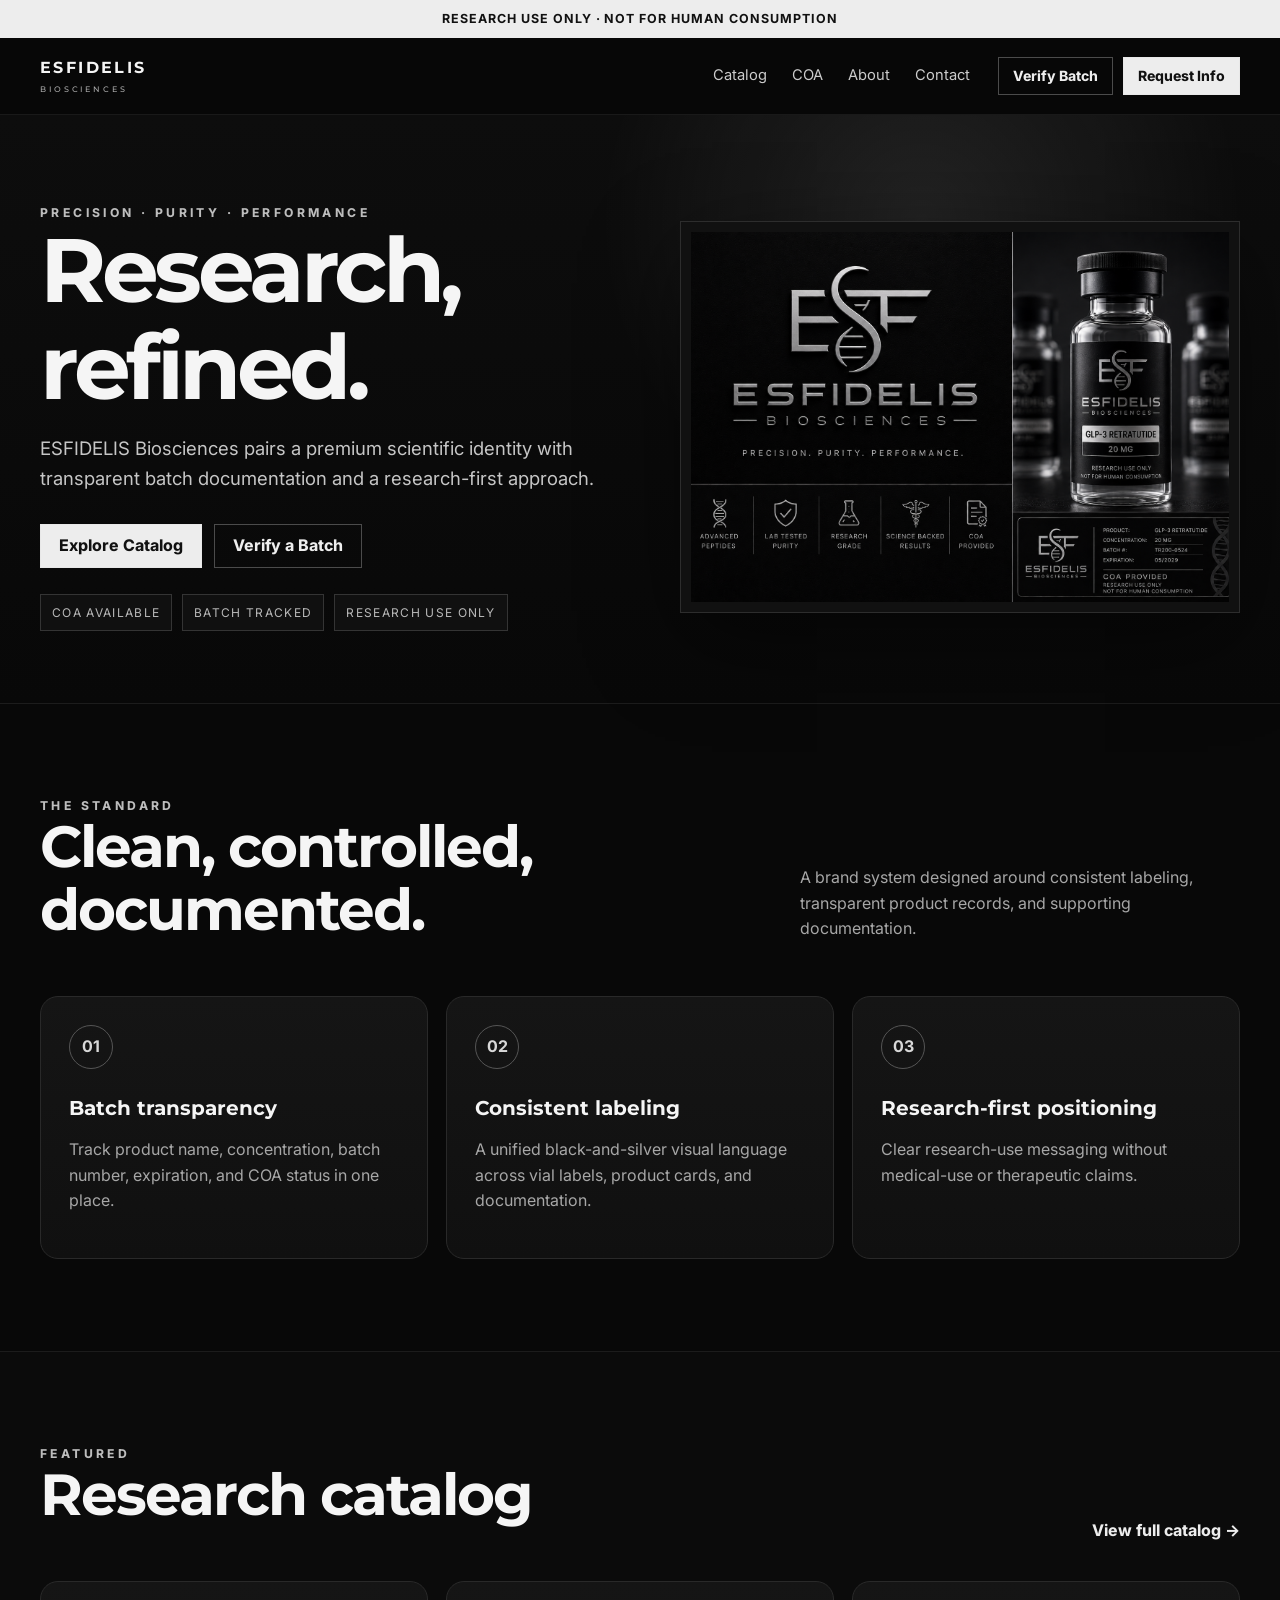
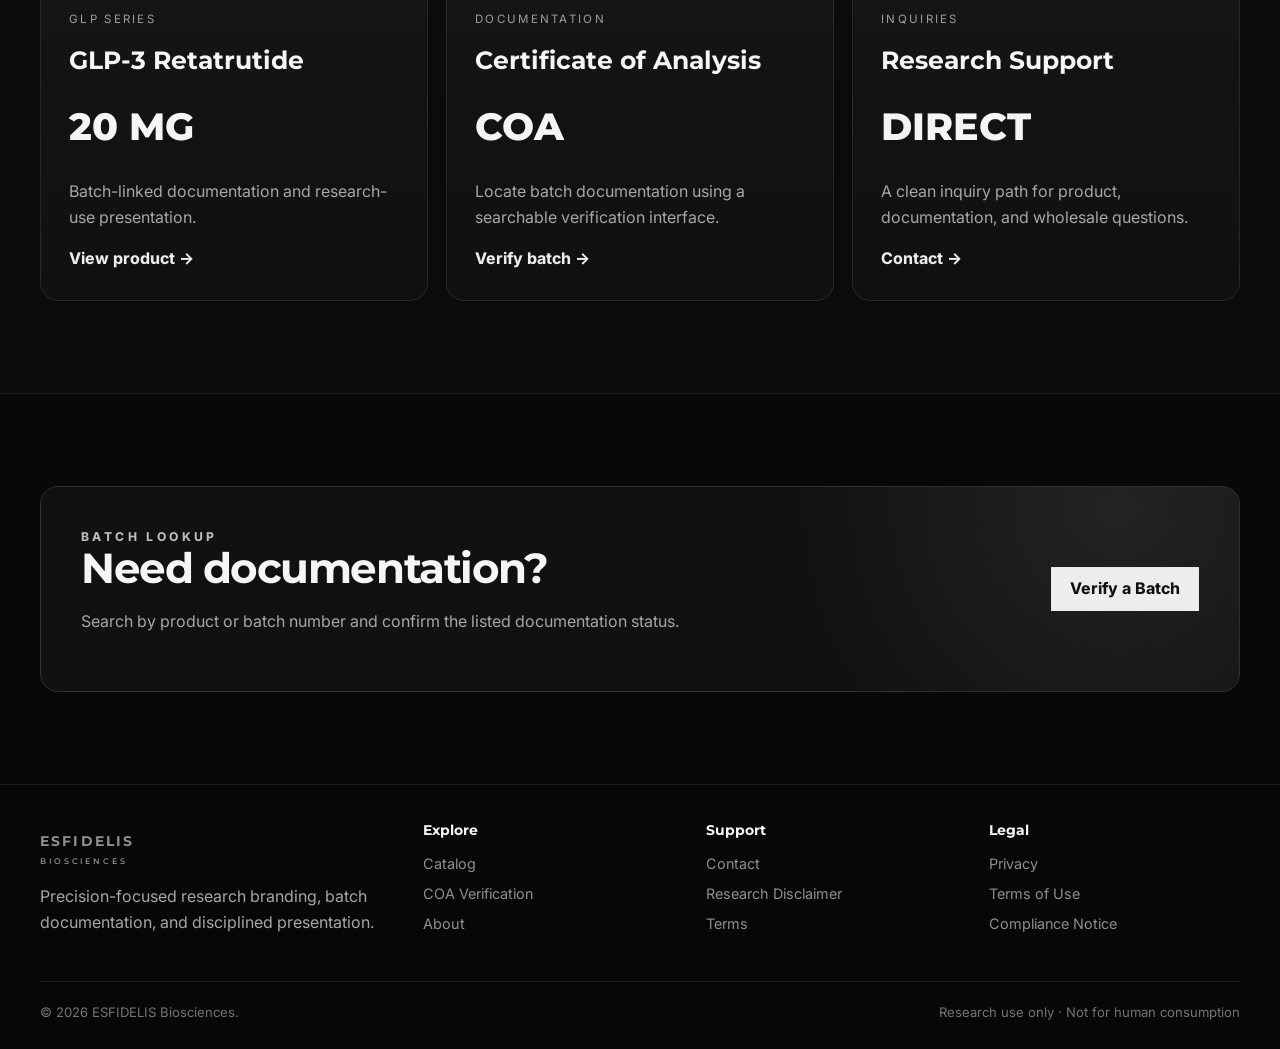
==== index.html @ 43d2f99b "Add files via upload" ====
<!doctype html>
<html lang="en">
<head>
<meta charset="utf-8"><meta name="viewport" content="width=device-width,initial-scale=1">
<title>ESFIDELIS Biosciences</title>
<meta name="description" content="ESFIDELIS Biosciences — precision, purity, performance. Research-focused compounds and batch documentation.">
<link rel="preconnect" href="https://fonts.googleapis.com">
<link rel="preconnect" href="https://fonts.gstatic.com" crossorigin>
<link href="https://fonts.googleapis.com/css2?family=Inter:wght@400;500;600;700;800&family=Montserrat:wght@500;600;700;800&display=swap" rel="stylesheet">
<link rel="stylesheet" href="styles.css">
</head>
<body>

    <div class="announcement">RESEARCH USE ONLY · NOT FOR HUMAN CONSUMPTION</div>
    <header class="header">
      <div class="container nav">
        <a class="logo" href="index.html">ESFIDELIS<small>BIOSCIENCES</small></a>
        <nav class="navlinks">
          <a href="catalog.html">Catalog</a>
          <a href="coa.html">COA</a>
          <a href="about.html">About</a>
          <a href="contact.html">Contact</a>
        </nav>
        <div class="nav-actions">
          <a class="btn secondary small" href="coa.html">Verify Batch</a>
          <a class="btn small" href="contact.html">Request Info</a>
        </div>
        <button id="mobileToggle" class="mobile-toggle" aria-label="Menu">Menu</button>
      </div>
      <div id="mobileMenu" class="container mobile-menu">
        <a href="catalog.html">Catalog</a>
        <a href="coa.html">COA</a>
        <a href="about.html">About</a>
        <a href="contact.html">Contact</a>
      </div>
    </header>
    
<main>
<section class="hero">
  <div class="container hero-grid">
    <div>
      <div class="kicker">PRECISION · PURITY · PERFORMANCE</div>
      <h1>Research, refined.</h1>
      <p class="lead">ESFIDELIS Biosciences pairs a premium scientific identity with transparent batch documentation and a research-first approach.</p>
      <div class="hero-actions">
        <a class="btn" href="catalog.html">Explore Catalog</a>
        <a class="btn secondary" href="coa.html">Verify a Batch</a>
      </div>
      <div class="badges">
        <span class="badge">COA Available</span><span class="badge">Batch Tracked</span><span class="badge">Research Use Only</span>
      </div>
    </div>
    <div class="hero-card"><img src="brand-hero.png" alt="ESFIDELIS Biosciences branding"></div>
  </div>
</section>

<section class="section">
  <div class="container">
    <div class="section-head">
      <div><div class="eyebrow">THE STANDARD</div><h2>Clean, controlled, documented.</h2></div>
      <p class="muted">A brand system designed around consistent labeling, transparent product records, and supporting documentation.</p>
    </div>
    <div class="grid-3">
      <div class="card"><div class="num">01</div><h3>Batch transparency</h3><p class="muted">Track product name, concentration, batch number, expiration, and COA status in one place.</p></div>
      <div class="card"><div class="num">02</div><h3>Consistent labeling</h3><p class="muted">A unified black-and-silver visual language across vial labels, product cards, and documentation.</p></div>
      <div class="card"><div class="num">03</div><h3>Research-first positioning</h3><p class="muted">Clear research-use messaging without medical-use or therapeutic claims.</p></div>
    </div>
  </div>
</section>

<section class="section alt">
  <div class="container">
    <div class="section-head">
      <div><div class="eyebrow">FEATURED</div><h2>Research catalog</h2></div>
      <a class="link" href="catalog.html">View full catalog →</a>
    </div>
    <div class="grid-3">
      <article class="card product-card">
        <div class="product-tag">GLP SERIES</div><h3 class="product-title">GLP-3 Retatrutide</h3><div class="product-dose">20 MG</div>
        <p class="muted">Batch-linked documentation and research-use presentation.</p>
        <a data-product="GLP-3 Retatrutide 20 MG" class="link" href="product-retatrutide.html">View product →</a>
      </article>
      <article class="card product-card">
        <div class="product-tag">DOCUMENTATION</div><h3 class="product-title">Certificate of Analysis</h3><div class="product-dose">COA</div>
        <p class="muted">Locate batch documentation using a searchable verification interface.</p>
        <a class="link" href="coa.html">Verify batch →</a>
      </article>
      <article class="card product-card">
        <div class="product-tag">INQUIRIES</div><h3 class="product-title">Research Support</h3><div class="product-dose">DIRECT</div>
        <p class="muted">A clean inquiry path for product, documentation, and wholesale questions.</p>
        <a class="link" href="contact.html">Contact →</a>
      </article>
    </div>
  </div>
</section>

<section class="section">
  <div class="container">
    <div class="cta">
      <div><div class="eyebrow">BATCH LOOKUP</div><h2 style="font-size:2.6rem">Need documentation?</h2><p class="muted">Search by product or batch number and confirm the listed documentation status.</p></div>
      <a class="btn" href="coa.html">Verify a Batch</a>
    </div>
  </div>
</section>
</main>

    <footer class="footer">
      <div class="container">
        <div class="footer-grid">
          <div>
            <a class="logo" href="index.html">ESFIDELIS<small>BIOSCIENCES</small></a>
            <p class="muted">Precision-focused research branding, batch documentation, and disciplined presentation.</p>
          </div>
          <div>
            <h4>Explore</h4>
            <a href="catalog.html">Catalog</a>
            <a href="coa.html">COA Verification</a>
            <a href="about.html">About</a>
          </div>
          <div>
            <h4>Support</h4>
            <a href="contact.html">Contact</a>
            <a href="disclaimer.html">Research Disclaimer</a>
            <a href="terms.html">Terms</a>
          </div>
          <div>
            <h4>Legal</h4>
            <a href="privacy.html">Privacy</a>
            <a href="terms.html">Terms of Use</a>
            <a href="disclaimer.html">Compliance Notice</a>
          </div>
        </div>
        <div class="footer-bottom">
          <div>© <span id="year"></span> ESFIDELIS Biosciences.</div>
          <div>Research use only · Not for human consumption</div>
        </div>
      </div>
    </footer>
    
<script src="script.js"></script>
</body></html>
---- styles.css ----
:root{
  --bg:#080808;
  --bg-soft:#0d0d0d;
  --panel:#121212;
  --panel-2:#171717;
  --text:#f5f5f5;
  --muted:#a7a7a7;
  --line:#2c2c2c;
  --line-soft:#1c1c1c;
  --silver:#d8d8d8;
  --white:#ffffff;
  --max:1200px;
  --radius:18px;
}
*{box-sizing:border-box}
html{scroll-behavior:smooth}
body{
  margin:0;
  font-family:Inter,ui-sans-serif,system-ui,-apple-system,BlinkMacSystemFont,"Segoe UI",sans-serif;
  background:var(--bg);
  color:var(--text);
  line-height:1.6;
}
img{display:block;max-width:100%}
a{color:inherit;text-decoration:none}
button,input,textarea,select{font:inherit}
.container{width:min(var(--max),calc(100% - 40px));margin:auto}
.announcement{
  background:#ededed;color:#111;text-align:center;font-size:.78rem;
  letter-spacing:.08em;padding:9px 16px;font-weight:700;
}
.header{
  position:sticky;top:0;z-index:50;
  background:rgba(8,8,8,.84);backdrop-filter:blur(16px);
  border-bottom:1px solid rgba(255,255,255,.07)
}
.nav{min-height:76px;display:flex;align-items:center;gap:28px}
.logo{font-family:Montserrat,Inter,sans-serif;font-weight:700;letter-spacing:.15em;margin-right:auto}
.logo small{display:block;font-size:.53rem;font-weight:500;letter-spacing:.34em;color:#aaa;margin-top:2px}
.navlinks{display:flex;gap:25px;align-items:center}
.navlinks a{font-size:.92rem;color:#ccc}
.navlinks a:hover{color:#fff}
.nav-actions{display:flex;gap:10px}
.btn{
  display:inline-flex;align-items:center;justify-content:center;gap:8px;
  min-height:44px;padding:0 18px;border:1px solid #e8e8e8;
  background:#ededed;color:#111;font-weight:750;cursor:pointer;
  transition:.2s ease;text-align:center;
}
.btn:hover{transform:translateY(-1px);background:#fff}
.btn.secondary{background:transparent;color:#eee;border-color:#4b4b4b}
.btn.small{min-height:38px;padding:0 14px;font-size:.88rem}
.mobile-toggle{display:none;background:none;color:white;border:1px solid #333;padding:8px 10px}
.hero{
  padding:88px 0 72px;
  background:
    radial-gradient(circle at 72% 18%,rgba(255,255,255,.09),transparent 31%),
    linear-gradient(180deg,#0d0d0d,#080808);
}
.hero-grid{display:grid;grid-template-columns:1.02fr .98fr;gap:58px;align-items:center}
.kicker,.eyebrow{font-size:.76rem;letter-spacing:.28em;font-weight:750;color:#bdbdbd;text-transform:uppercase}
h1,h2,h3,h4{font-family:Montserrat,Inter,sans-serif;line-height:1.08;margin:0 0 18px}
h1{font-size:clamp(3.6rem,7vw,7.2rem);letter-spacing:-.05em}
h2{font-size:clamp(2.2rem,4.5vw,4.4rem);letter-spacing:-.035em}
h3{font-size:1.28rem}
.lead{font-size:1.16rem;color:#c6c6c6;max-width:720px}
.muted{color:var(--muted)}
.hero-actions{display:flex;gap:12px;flex-wrap:wrap;margin:30px 0 26px}
.hero-card{border:1px solid #2d2d2d;background:#111;padding:10px;box-shadow:0 30px 90px rgba(0,0,0,.45)}
.hero-card img{aspect-ratio:16/11;object-fit:cover;object-position:center}
.badges{display:flex;gap:10px;flex-wrap:wrap}
.badge{border:1px solid #343434;background:#101010;padding:8px 11px;font-size:.75rem;color:#b8b8b8;text-transform:uppercase;letter-spacing:.11em}
.section{padding:92px 0;border-top:1px solid var(--line-soft)}
.section.alt{background:#0b0b0b}
.section-head{display:flex;justify-content:space-between;gap:32px;align-items:end;margin-bottom:38px}
.section-head>div:first-child{max-width:800px}
.section-head .muted{max-width:440px}
.grid-3{display:grid;grid-template-columns:repeat(3,1fr);gap:18px}
.grid-4{display:grid;grid-template-columns:repeat(4,1fr);gap:16px}
.card{
  background:linear-gradient(180deg,#151515,#101010);
  border:1px solid #292929;border-radius:var(--radius);padding:28px;
}
.card .num{width:44px;height:44px;border:1px solid #555;border-radius:50%;display:grid;place-items:center;color:#d8d8d8;margin-bottom:28px;font-weight:700}
.product-card{position:relative;overflow:hidden}
.product-tag{font-size:.72rem;letter-spacing:.2em;color:#9e9e9e;margin-bottom:18px}
.product-title{font-size:1.55rem}
.product-dose{font-size:2.4rem;font-weight:800;font-family:Montserrat;margin:22px 0}
.product-meta{display:grid;gap:9px;margin:20px 0}
.product-meta div{display:flex;justify-content:space-between;border-top:1px solid #292929;padding-top:9px;color:#a9a9a9;font-size:.9rem}
.product-meta strong{color:#efefef}
.link{display:inline-flex;gap:8px;align-items:center;font-weight:750;color:#ededed}
.link:hover{opacity:.8}
.cta{
  border:1px solid #303030;border-radius:var(--radius);
  padding:40px;background:
    radial-gradient(circle at 90% 10%,rgba(255,255,255,.08),transparent 30%),
    #111;
  display:flex;justify-content:space-between;align-items:center;gap:30px
}
.coa-search{display:flex;gap:10px;max-width:720px;margin:24px 0 30px}
.field,textarea,select{
  width:100%;background:#0f0f0f;border:1px solid #333;color:#f4f4f4;
  padding:14px 15px;outline:none;border-radius:10px;
}
.field:focus,textarea:focus,select:focus{border-color:#777}
.table-wrap{overflow:auto;border:1px solid #292929;border-radius:14px}
table{width:100%;border-collapse:collapse;min-width:760px;background:#0e0e0e}
th,td{padding:15px 16px;text-align:left;border-bottom:1px solid #242424}
th{font-size:.75rem;letter-spacing:.12em;text-transform:uppercase;color:#999}
td{color:#d7d7d7}
.status{display:inline-flex;padding:5px 9px;border:1px solid #4a4a4a;border-radius:999px;font-size:.75rem}
.two-col{display:grid;grid-template-columns:1fr 1fr;gap:58px;align-items:start}
.form-card{background:#101010;border:1px solid #2b2b2b;border-radius:var(--radius);padding:28px}
.form-grid{display:grid;gap:16px}
label{display:grid;gap:7px;color:#bdbdbd;font-size:.9rem}
.notice{font-size:.8rem;color:#7f7f7f}
.legal{max-width:850px}
.legal h2{font-size:2rem;margin-top:40px}
.legal h3{margin-top:30px}
.legal p,.legal li{color:#b8b8b8}
.footer{padding:38px 0 26px;border-top:1px solid #1d1d1d;background:#070707}
.footer-grid{display:grid;grid-template-columns:1.4fr repeat(3,1fr);gap:32px}
.footer h4{font-size:.9rem;margin-bottom:14px}
.footer a{display:block;color:#8f8f8f;margin:7px 0;font-size:.9rem}
.footer-bottom{display:flex;justify-content:space-between;gap:20px;border-top:1px solid #1d1d1d;margin-top:30px;padding-top:20px;color:#747474;font-size:.82rem}
.page-hero{padding:70px 0 44px;background:linear-gradient(180deg,#0d0d0d,#090909);border-bottom:1px solid #1c1c1c}
.page-hero p{max-width:760px}
.product-detail{display:grid;grid-template-columns:.9fr 1.1fr;gap:58px;align-items:start}
.product-visual{position:sticky;top:110px}
.product-visual .frame{border:1px solid #2b2b2b;background:#111;padding:10px}
.product-visual img{aspect-ratio:1/1;object-fit:cover;object-position:65% center}
.specs{display:grid;grid-template-columns:1fr 1fr;gap:12px;margin:26px 0}
.spec{border:1px solid #2b2b2b;background:#0f0f0f;padding:16px;border-radius:12px}
.spec small{display:block;color:#828282;text-transform:uppercase;letter-spacing:.12em;margin-bottom:5px}
.alert{border-left:3px solid #bdbdbd;background:#101010;padding:16px 18px;color:#aaa}
.mobile-menu{display:none}
@media(max-width:950px){
  .navlinks,.nav-actions{display:none}
  .mobile-toggle{display:block}
  .mobile-menu.open{display:grid;gap:12px;padding:0 0 18px}
  .mobile-menu a{color:#ccc}
  .hero-grid,.two-col,.product-detail{grid-template-columns:1fr}
  .grid-3,.grid-4{grid-template-columns:1fr 1fr}
  .product-visual{position:static}
  .section-head{display:block}
  .section-head .muted{margin-top:14px}
  .footer-grid{grid-template-columns:1fr 1fr}
  .cta{display:block}
  .cta .btn{margin-top:18px}
}
@media(max-width:620px){
  .container{width:min(var(--max),calc(100% - 24px))}
  .hero{padding-top:54px}
  h1{font-size:3.7rem}
  .grid-3,.grid-4,.specs{grid-template-columns:1fr}
  .coa-search{display:grid}
  .footer-grid{grid-template-columns:1fr}
  .footer-bottom{display:block}
  .footer-bottom div+div{margin-top:8px}
}
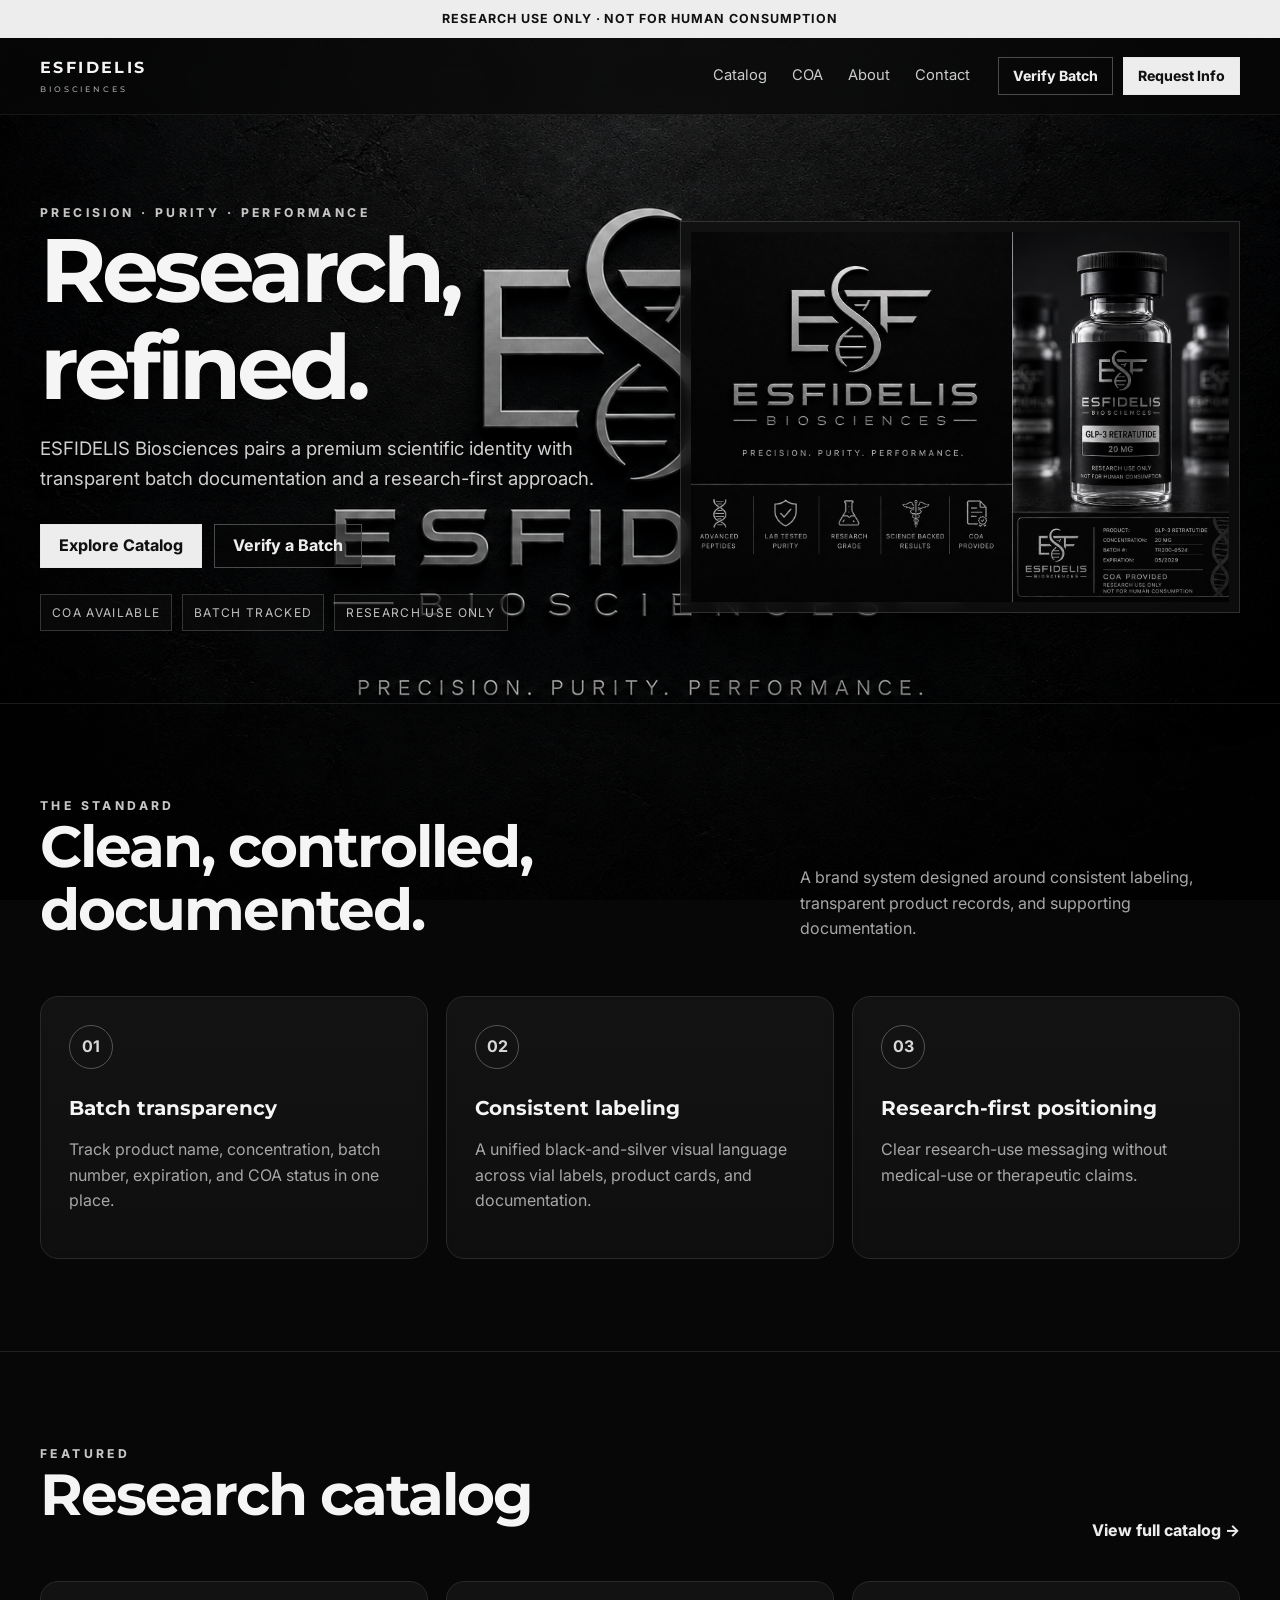
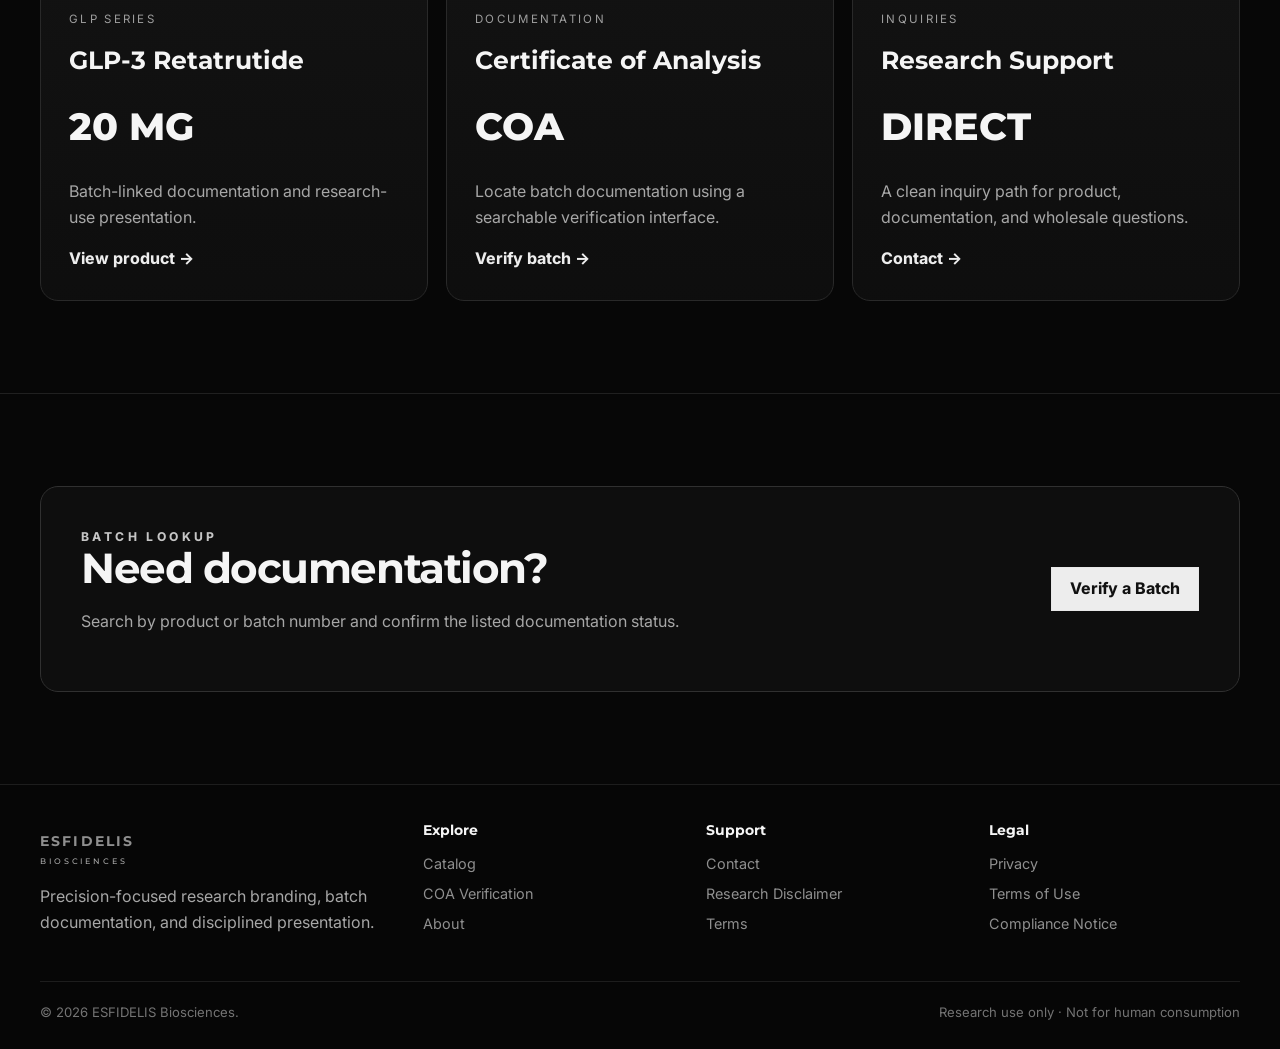
==== commit cb280eb1: "Clerk Authentication" ====
--- a/index.html
+++ b/index.html
@@ -8,6 +8,20 @@
 <link rel="preconnect" href="https://fonts.gstatic.com" crossorigin>
 <link href="https://fonts.googleapis.com/css2?family=Inter:wght@400;500;600;700;800&family=Montserrat:wght@500;600;700;800&display=swap" rel="stylesheet">
 <link rel="stylesheet" href="styles.css">
+<script
+  defer
+  crossorigin="anonymous"
+  src="https://true-husky-93.clerk.accounts.dev/npm/@clerk/ui@1/dist/ui.browser.js"
+  type="text/javascript"
+></script>
+
+<script
+  defer
+  crossorigin="anonymous"
+  data-clerk-publishable-key="pk_test_dHJ1ZS1odXNreS05My5jbGVyay5hY2NvdW50cy5kZXYk"
+  src="https://true-husky-93.clerk.accounts.dev/npm/@clerk/clerk-js@6/dist/clerk.browser.js"
+  type="text/javascript"
+></script>
 </head>
 <body>
 
@@ -138,4 +152,4 @@
     </footer>
     
 <script src="script.js"></script>
-</body></html>+</body></html>
--- a/styles.css
+++ b/styles.css
@@ -1,4 +1,3 @@
-
 :root{
   --bg:#080808;
   --bg-soft:#0d0d0d;
@@ -13,28 +12,69 @@
   --max:1200px;
   --radius:18px;
 }
+
 *{box-sizing:border-box}
-html{scroll-behavior:smooth}
+html{scroll-behavior:smooth;background:#080808}
+
 body{
   margin:0;
-  font-family:Inter,ui-sans-serif,system-ui,-apple-system,BlinkMacSystemFont,"Segoe UI",sans-serif;
-  background:var(--bg);
+  min-height:100vh;
+  position:relative;
+  isolation:isolate;
+  font-family:Inter,ui-sans-serif,system-ui,-apple-system,sans-serif;
+  background:transparent;
   color:var(--text);
   line-height:1.6;
 }
+
+/* Fixed full-screen wallpaper layer.
+   Using a pseudo-element avoids iPhone/Safari issues with background-attachment
+   and keeps the logo centered in the visible screen instead of the entire page. */
+body::before{
+  content:"";
+  position:fixed;
+  inset:0;
+  z-index:-2;
+  background:
+    url("background.png") center center / cover no-repeat;
+  background-color:#080808;
+}
+
+/* Light readability overlay */
+body::after{
+  content:"";
+  position:fixed;
+  inset:0;
+  z-index:-1;
+  background:rgba(0,0,0,.18);
+  pointer-events:none;
+}
+
 img{display:block;max-width:100%}
 a{color:inherit;text-decoration:none}
 button,input,textarea,select{font:inherit}
 .container{width:min(var(--max),calc(100% - 40px));margin:auto}
+
 .announcement{
-  background:#ededed;color:#111;text-align:center;font-size:.78rem;
-  letter-spacing:.08em;padding:9px 16px;font-weight:700;
-}
+  background:#ededed;
+  color:#111;
+  text-align:center;
+  font-size:.78rem;
+  letter-spacing:.08em;
+  padding:9px 16px;
+  font-weight:700;
+}
+
 .header{
-  position:sticky;top:0;z-index:50;
-  background:rgba(8,8,8,.84);backdrop-filter:blur(16px);
-  border-bottom:1px solid rgba(255,255,255,.07)
-}
+  position:sticky;
+  top:0;
+  z-index:50;
+  background:rgba(8,8,8,.72);
+  backdrop-filter:blur(16px);
+  -webkit-backdrop-filter:blur(16px);
+  border-bottom:1px solid rgba(255,255,255,.07);
+}
+
 .nav{min-height:76px;display:flex;align-items:center;gap:28px}
 .logo{font-family:Montserrat,Inter,sans-serif;font-weight:700;letter-spacing:.15em;margin-right:auto}
 .logo small{display:block;font-size:.53rem;font-weight:500;letter-spacing:.34em;color:#aaa;margin-top:2px}
@@ -42,45 +82,88 @@
 .navlinks a{font-size:.92rem;color:#ccc}
 .navlinks a:hover{color:#fff}
 .nav-actions{display:flex;gap:10px}
+
 .btn{
-  display:inline-flex;align-items:center;justify-content:center;gap:8px;
-  min-height:44px;padding:0 18px;border:1px solid #e8e8e8;
-  background:#ededed;color:#111;font-weight:750;cursor:pointer;
-  transition:.2s ease;text-align:center;
+  display:inline-flex;
+  align-items:center;
+  justify-content:center;
+  gap:8px;
+  min-height:44px;
+  padding:0 18px;
+  border:1px solid #e8e8e8;
+  background:#ededed;
+  color:#111;
+  font-weight:750;
+  cursor:pointer;
+  transition:.2s ease;
+  text-align:center;
 }
 .btn:hover{transform:translateY(-1px);background:#fff}
-.btn.secondary{background:transparent;color:#eee;border-color:#4b4b4b}
+.btn.secondary{background:rgba(8,8,8,.38);color:#eee;border-color:#4b4b4b}
 .btn.small{min-height:38px;padding:0 14px;font-size:.88rem}
-.mobile-toggle{display:none;background:none;color:white;border:1px solid #333;padding:8px 10px}
+.mobile-toggle{display:none;background:rgba(8,8,8,.35);color:white;border:1px solid #333;padding:8px 10px}
+
 .hero{
   padding:88px 0 72px;
-  background:
-    radial-gradient(circle at 72% 18%,rgba(255,255,255,.09),transparent 31%),
-    linear-gradient(180deg,#0d0d0d,#080808);
-}
+  background:transparent;
+}
+
 .hero-grid{display:grid;grid-template-columns:1.02fr .98fr;gap:58px;align-items:center}
-.kicker,.eyebrow{font-size:.76rem;letter-spacing:.28em;font-weight:750;color:#bdbdbd;text-transform:uppercase}
+.kicker,.eyebrow{font-size:.76rem;letter-spacing:.28em;font-weight:750;color:#c5c5c5;text-transform:uppercase}
 h1,h2,h3,h4{font-family:Montserrat,Inter,sans-serif;line-height:1.08;margin:0 0 18px}
-h1{font-size:clamp(3.6rem,7vw,7.2rem);letter-spacing:-.05em}
+h1{font-size:clamp(3.6rem,7vw,7.2rem);letter-spacing:-.05em;text-shadow:0 3px 24px rgba(0,0,0,.7)}
 h2{font-size:clamp(2.2rem,4.5vw,4.4rem);letter-spacing:-.035em}
 h3{font-size:1.28rem}
-.lead{font-size:1.16rem;color:#c6c6c6;max-width:720px}
+.lead{font-size:1.16rem;color:#d0d0d0;max-width:720px;text-shadow:0 2px 14px rgba(0,0,0,.8)}
 .muted{color:var(--muted)}
 .hero-actions{display:flex;gap:12px;flex-wrap:wrap;margin:30px 0 26px}
-.hero-card{border:1px solid #2d2d2d;background:#111;padding:10px;box-shadow:0 30px 90px rgba(0,0,0,.45)}
+
+.hero-card{
+  border:1px solid rgba(255,255,255,.14);
+  background:rgba(17,17,17,.72);
+  padding:10px;
+  box-shadow:0 30px 90px rgba(0,0,0,.45);
+  backdrop-filter:blur(7px);
+  -webkit-backdrop-filter:blur(7px);
+}
 .hero-card img{aspect-ratio:16/11;object-fit:cover;object-position:center}
+
 .badges{display:flex;gap:10px;flex-wrap:wrap}
-.badge{border:1px solid #343434;background:#101010;padding:8px 11px;font-size:.75rem;color:#b8b8b8;text-transform:uppercase;letter-spacing:.11em}
-.section{padding:92px 0;border-top:1px solid var(--line-soft)}
-.section.alt{background:#0b0b0b}
+.badge{
+  border:1px solid rgba(255,255,255,.18);
+  background:rgba(16,16,16,.55);
+  padding:8px 11px;
+  font-size:.75rem;
+  color:#c0c0c0;
+  text-transform:uppercase;
+  letter-spacing:.11em;
+}
+
+.section{
+  padding:92px 0;
+  border-top:1px solid rgba(255,255,255,.10);
+  background:rgba(8,8,8,.18);
+}
+
+.section.alt{
+  background:rgba(8,8,8,.42);
+  backdrop-filter:blur(2px);
+  -webkit-backdrop-filter:blur(2px);
+}
+
 .section-head{display:flex;justify-content:space-between;gap:32px;align-items:end;margin-bottom:38px}
 .section-head>div:first-child{max-width:800px}
 .section-head .muted{max-width:440px}
 .grid-3{display:grid;grid-template-columns:repeat(3,1fr);gap:18px}
 .grid-4{display:grid;grid-template-columns:repeat(4,1fr);gap:16px}
+
 .card{
-  background:linear-gradient(180deg,#151515,#101010);
-  border:1px solid #292929;border-radius:var(--radius);padding:28px;
+  background:linear-gradient(180deg,rgba(21,21,21,.86),rgba(16,16,16,.86));
+  border:1px solid #292929;
+  border-radius:var(--radius);
+  padding:28px;
+  backdrop-filter:blur(6px);
+  -webkit-backdrop-filter:blur(6px);
 }
 .card .num{width:44px;height:44px;border:1px solid #555;border-radius:50%;display:grid;place-items:center;color:#d8d8d8;margin-bottom:28px;font-weight:700}
 .product-card{position:relative;overflow:hidden}
@@ -92,27 +175,31 @@
 .product-meta strong{color:#efefef}
 .link{display:inline-flex;gap:8px;align-items:center;font-weight:750;color:#ededed}
 .link:hover{opacity:.8}
+
 .cta{
-  border:1px solid #303030;border-radius:var(--radius);
-  padding:40px;background:
-    radial-gradient(circle at 90% 10%,rgba(255,255,255,.08),transparent 30%),
-    #111;
-  display:flex;justify-content:space-between;align-items:center;gap:30px
-}
+  border:1px solid #303030;
+  border-radius:var(--radius);
+  padding:40px;
+  background:rgba(17,17,17,.82);
+  display:flex;
+  justify-content:space-between;
+  align-items:center;
+  gap:30px;
+  backdrop-filter:blur(7px);
+  -webkit-backdrop-filter:blur(7px);
+}
+
 .coa-search{display:flex;gap:10px;max-width:720px;margin:24px 0 30px}
-.field,textarea,select{
-  width:100%;background:#0f0f0f;border:1px solid #333;color:#f4f4f4;
-  padding:14px 15px;outline:none;border-radius:10px;
-}
+.field,textarea,select{width:100%;background:rgba(15,15,15,.9);border:1px solid #333;color:#f4f4f4;padding:14px 15px;outline:none;border-radius:10px}
 .field:focus,textarea:focus,select:focus{border-color:#777}
 .table-wrap{overflow:auto;border:1px solid #292929;border-radius:14px}
-table{width:100%;border-collapse:collapse;min-width:760px;background:#0e0e0e}
+table{width:100%;border-collapse:collapse;min-width:760px;background:rgba(14,14,14,.9)}
 th,td{padding:15px 16px;text-align:left;border-bottom:1px solid #242424}
 th{font-size:.75rem;letter-spacing:.12em;text-transform:uppercase;color:#999}
 td{color:#d7d7d7}
 .status{display:inline-flex;padding:5px 9px;border:1px solid #4a4a4a;border-radius:999px;font-size:.75rem}
 .two-col{display:grid;grid-template-columns:1fr 1fr;gap:58px;align-items:start}
-.form-card{background:#101010;border:1px solid #2b2b2b;border-radius:var(--radius);padding:28px}
+.form-card{background:rgba(16,16,16,.88);border:1px solid #2b2b2b;border-radius:var(--radius);padding:28px}
 .form-grid{display:grid;gap:16px}
 label{display:grid;gap:7px;color:#bdbdbd;font-size:.9rem}
 .notice{font-size:.8rem;color:#7f7f7f}
@@ -120,22 +207,35 @@
 .legal h2{font-size:2rem;margin-top:40px}
 .legal h3{margin-top:30px}
 .legal p,.legal li{color:#b8b8b8}
-.footer{padding:38px 0 26px;border-top:1px solid #1d1d1d;background:#070707}
+
+.footer{
+  padding:38px 0 26px;
+  border-top:1px solid #1d1d1d;
+  background:rgba(7,7,7,.82);
+  backdrop-filter:blur(8px);
+  -webkit-backdrop-filter:blur(8px);
+}
 .footer-grid{display:grid;grid-template-columns:1.4fr repeat(3,1fr);gap:32px}
 .footer h4{font-size:.9rem;margin-bottom:14px}
 .footer a{display:block;color:#8f8f8f;margin:7px 0;font-size:.9rem}
 .footer-bottom{display:flex;justify-content:space-between;gap:20px;border-top:1px solid #1d1d1d;margin-top:30px;padding-top:20px;color:#747474;font-size:.82rem}
-.page-hero{padding:70px 0 44px;background:linear-gradient(180deg,#0d0d0d,#090909);border-bottom:1px solid #1c1c1c}
+
+.page-hero{
+  padding:70px 0 44px;
+  background:rgba(8,8,8,.20);
+  border-bottom:1px solid #1c1c1c;
+}
 .page-hero p{max-width:760px}
 .product-detail{display:grid;grid-template-columns:.9fr 1.1fr;gap:58px;align-items:start}
 .product-visual{position:sticky;top:110px}
-.product-visual .frame{border:1px solid #2b2b2b;background:#111;padding:10px}
+.product-visual .frame{border:1px solid #2b2b2b;background:rgba(17,17,17,.85);padding:10px}
 .product-visual img{aspect-ratio:1/1;object-fit:cover;object-position:65% center}
 .specs{display:grid;grid-template-columns:1fr 1fr;gap:12px;margin:26px 0}
-.spec{border:1px solid #2b2b2b;background:#0f0f0f;padding:16px;border-radius:12px}
+.spec{border:1px solid #2b2b2b;background:rgba(15,15,15,.86);padding:16px;border-radius:12px}
 .spec small{display:block;color:#828282;text-transform:uppercase;letter-spacing:.12em;margin-bottom:5px}
-.alert{border-left:3px solid #bdbdbd;background:#101010;padding:16px 18px;color:#aaa}
+.alert{border-left:3px solid #bdbdbd;background:rgba(16,16,16,.88);padding:16px 18px;color:#aaa}
 .mobile-menu{display:none}
+
 @media(max-width:950px){
   .navlinks,.nav-actions{display:none}
   .mobile-toggle{display:block}
@@ -150,9 +250,10 @@
   .cta{display:block}
   .cta .btn{margin-top:18px}
 }
+
 @media(max-width:620px){
   .container{width:min(var(--max),calc(100% - 24px))}
-  .hero{padding-top:54px}
+  .hero{padding-top:54px;padding-bottom:60px}
   h1{font-size:3.7rem}
   .grid-3,.grid-4,.specs{grid-template-columns:1fr}
   .coa-search{display:grid}
@@ -160,3 +261,5 @@
   .footer-bottom{display:block}
   .footer-bottom div+div{margin-top:8px}
 }
+
+/* fixed wallpaper version */
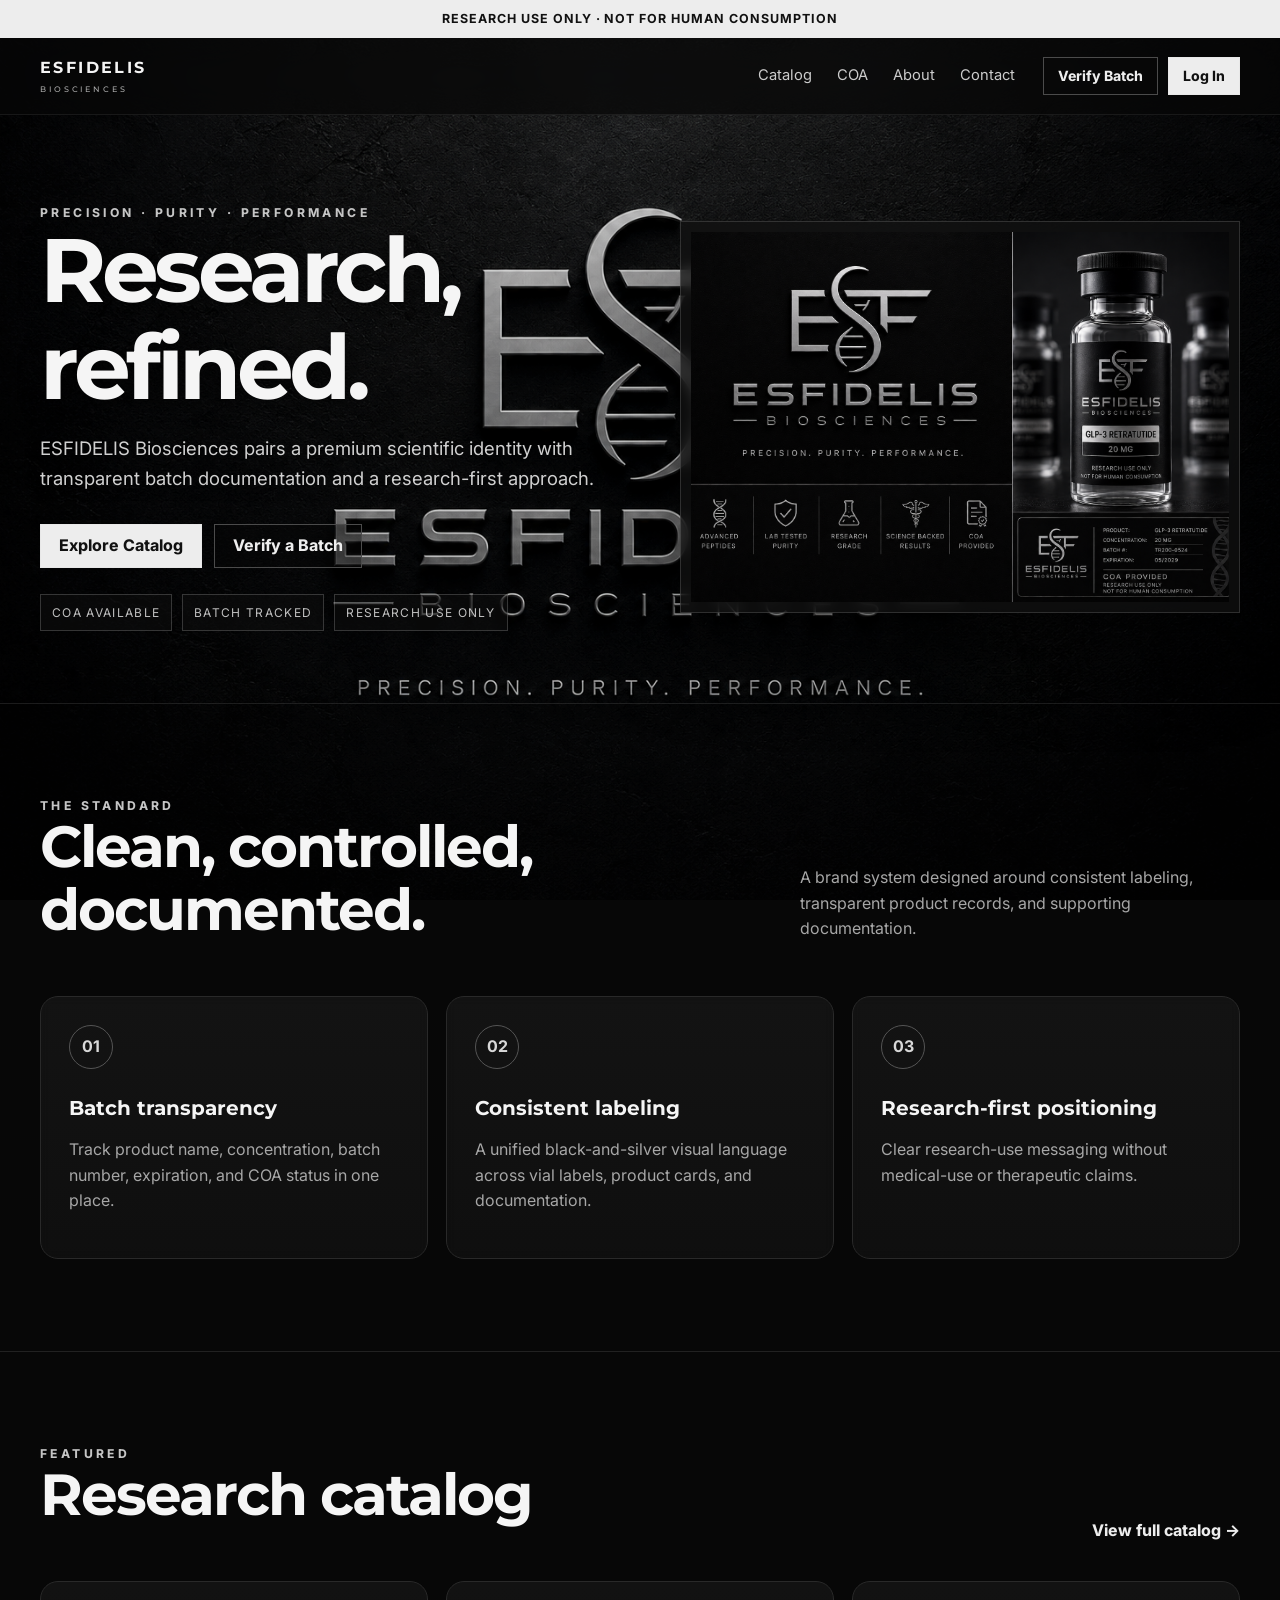
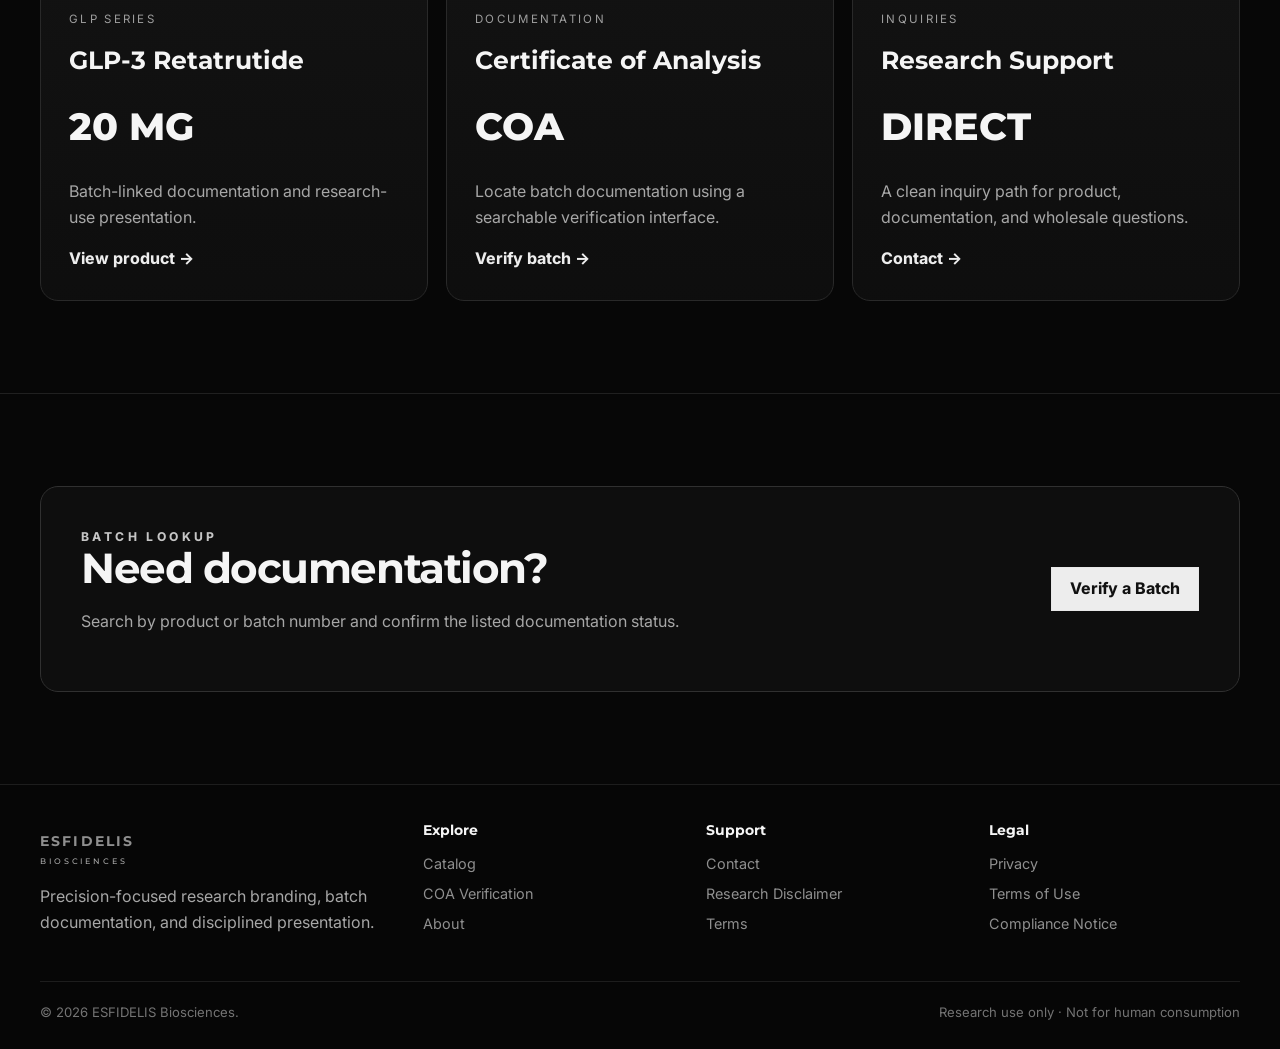
==== commit 680737a2: "Add Clerk login button" ====
--- a/index.html
+++ b/index.html
@@ -35,10 +35,10 @@
           <a href="about.html">About</a>
           <a href="contact.html">Contact</a>
         </nav>
-        <div class="nav-actions">
-          <a class="btn secondary small" href="coa.html">Verify Batch</a>
-          <a class="btn small" href="contact.html">Request Info</a>
-        </div>
+      <div class="nav-actions">
+  <a class="btn secondary small" href="coa.html">Verify Batch</a>
+  <button class="btn small" id="accountButton" type="button">Log In</button>
+</div>
         <button id="mobileToggle" class="mobile-toggle" aria-label="Menu">Menu</button>
       </div>
       <div id="mobileMenu" class="container mobile-menu">
@@ -152,4 +152,29 @@
     </footer>
     
 <script src="script.js"></script>
-</body></html>
+<script>
+  window.addEventListener('load', async function () {
+    await Clerk.load({
+      ui: { ClerkUI: window.__internal_ClerkUICtor },
+    });
+
+    const accountButton = document.getElementById('accountButton');
+
+    if (!accountButton) return;
+
+    if (Clerk.isSignedIn) {
+      accountButton.textContent = 'Account';
+
+      accountButton.addEventListener('click', function () {
+        Clerk.openUserProfile();
+      });
+    } else {
+      accountButton.textContent = 'Log In';
+
+      accountButton.addEventListener('click', function () {
+        Clerk.openSignIn();
+      });
+    }
+  });
+</script>
+ </body></html>
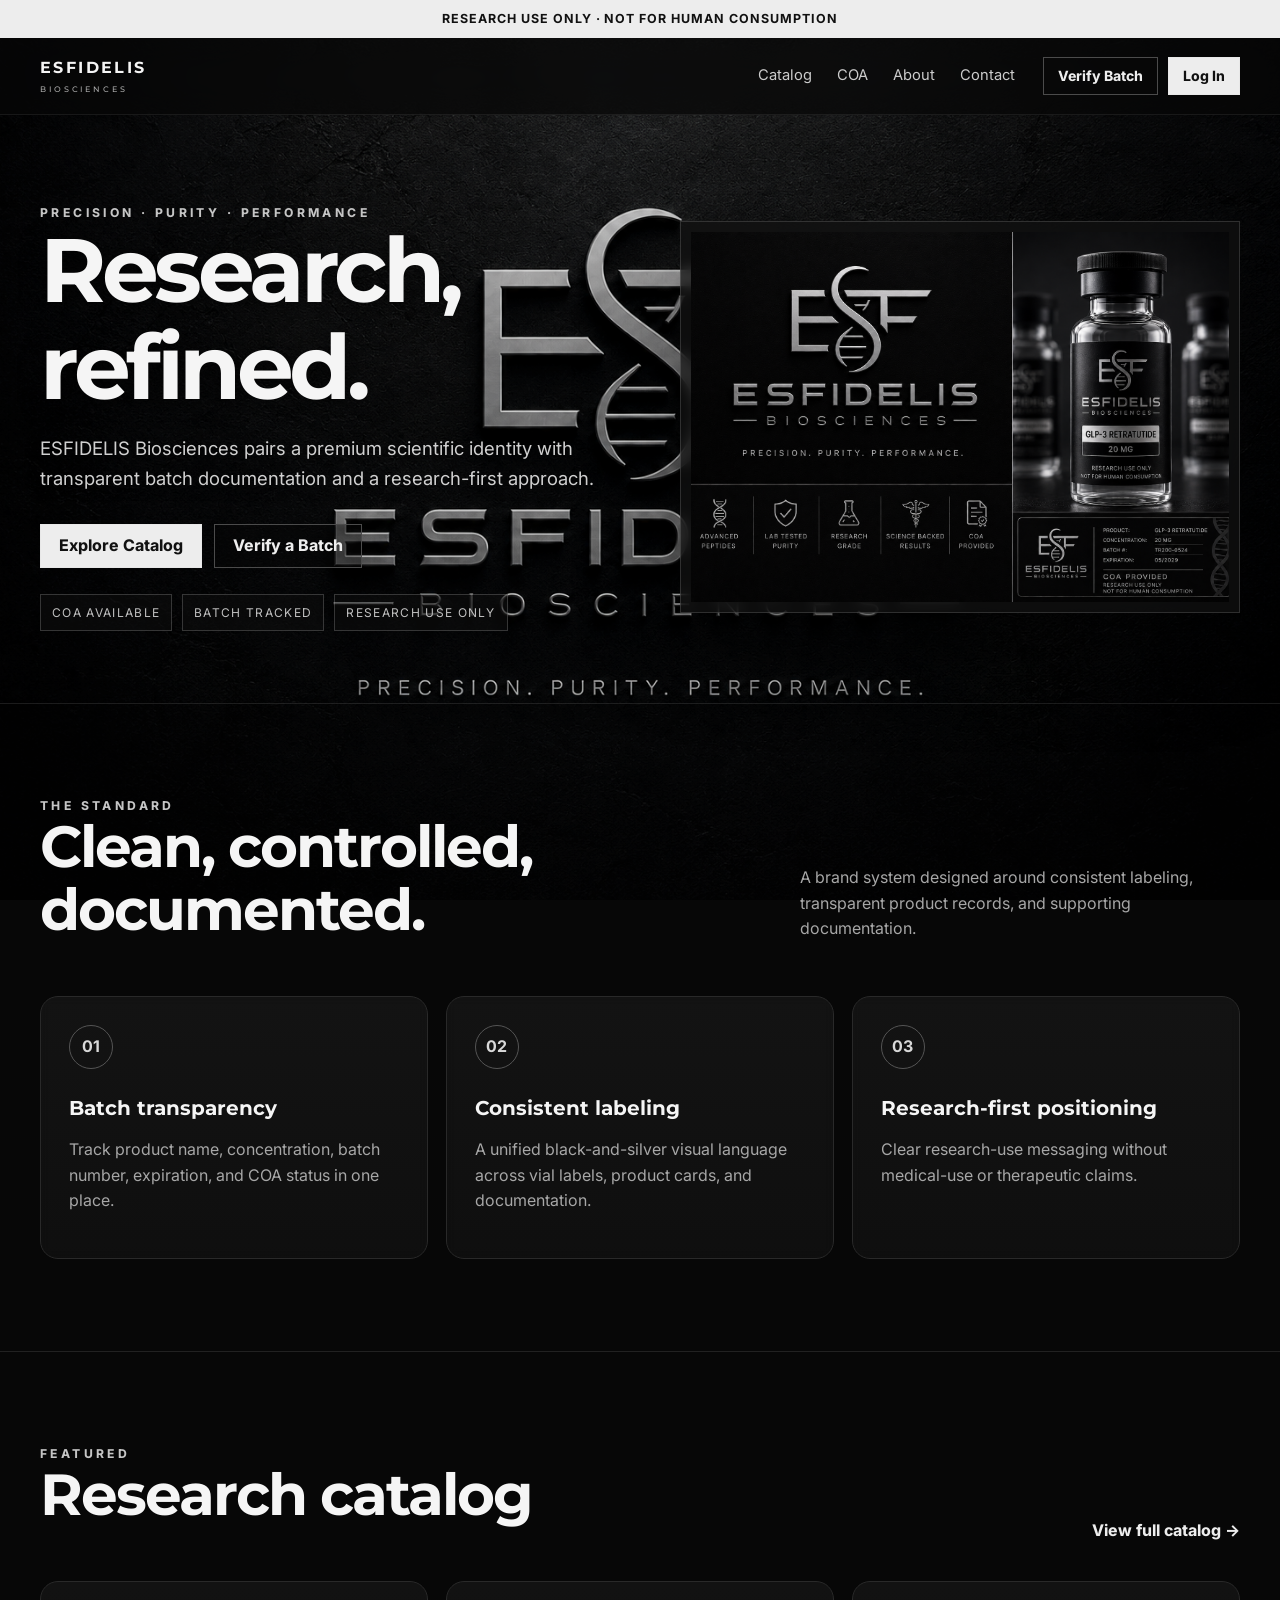
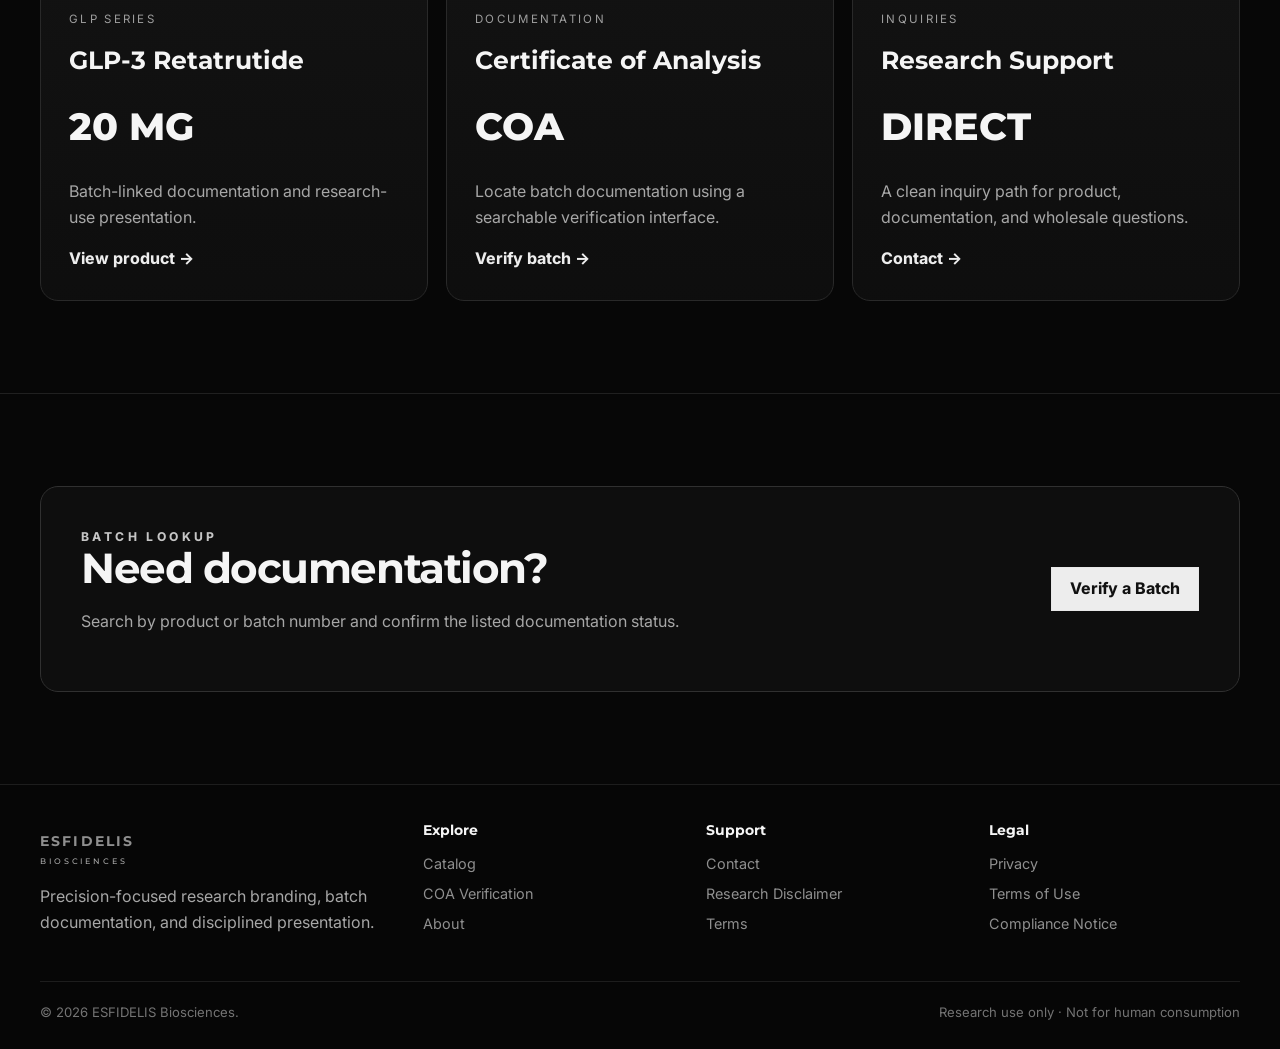
==== commit f19ee481: "Update index.html" ====
--- a/index.html
+++ b/index.html
@@ -46,6 +46,7 @@
         <a href="coa.html">COA</a>
         <a href="about.html">About</a>
         <a href="contact.html">Contact</a>
+     <button class="btn small" id="mobileAccountButton" type="button">Log In</button>
       </div>
     </header>
     
@@ -159,22 +160,28 @@
     });
 
     const accountButton = document.getElementById('accountButton');
+    const mobileAccountButton = document.getElementById('mobileAccountButton');
 
-    if (!accountButton) return;
+    function setupAccountButton(button) {
+      if (!button) return;
 
-    if (Clerk.isSignedIn) {
-      accountButton.textContent = 'Account';
+      if (Clerk.isSignedIn) {
+        button.textContent = 'Account';
 
-      accountButton.addEventListener('click', function () {
-        Clerk.openUserProfile();
-      });
-    } else {
-      accountButton.textContent = 'Log In';
+        button.addEventListener('click', function () {
+          Clerk.openUserProfile();
+        });
+      } else {
+        button.textContent = 'Log In';
 
-      accountButton.addEventListener('click', function () {
-        Clerk.openSignIn();
-      });
+        button.addEventListener('click', function () {
+          Clerk.openSignIn();
+        });
+      }
     }
+
+    setupAccountButton(accountButton);
+    setupAccountButton(mobileAccountButton);
   });
 </script>
  </body></html>
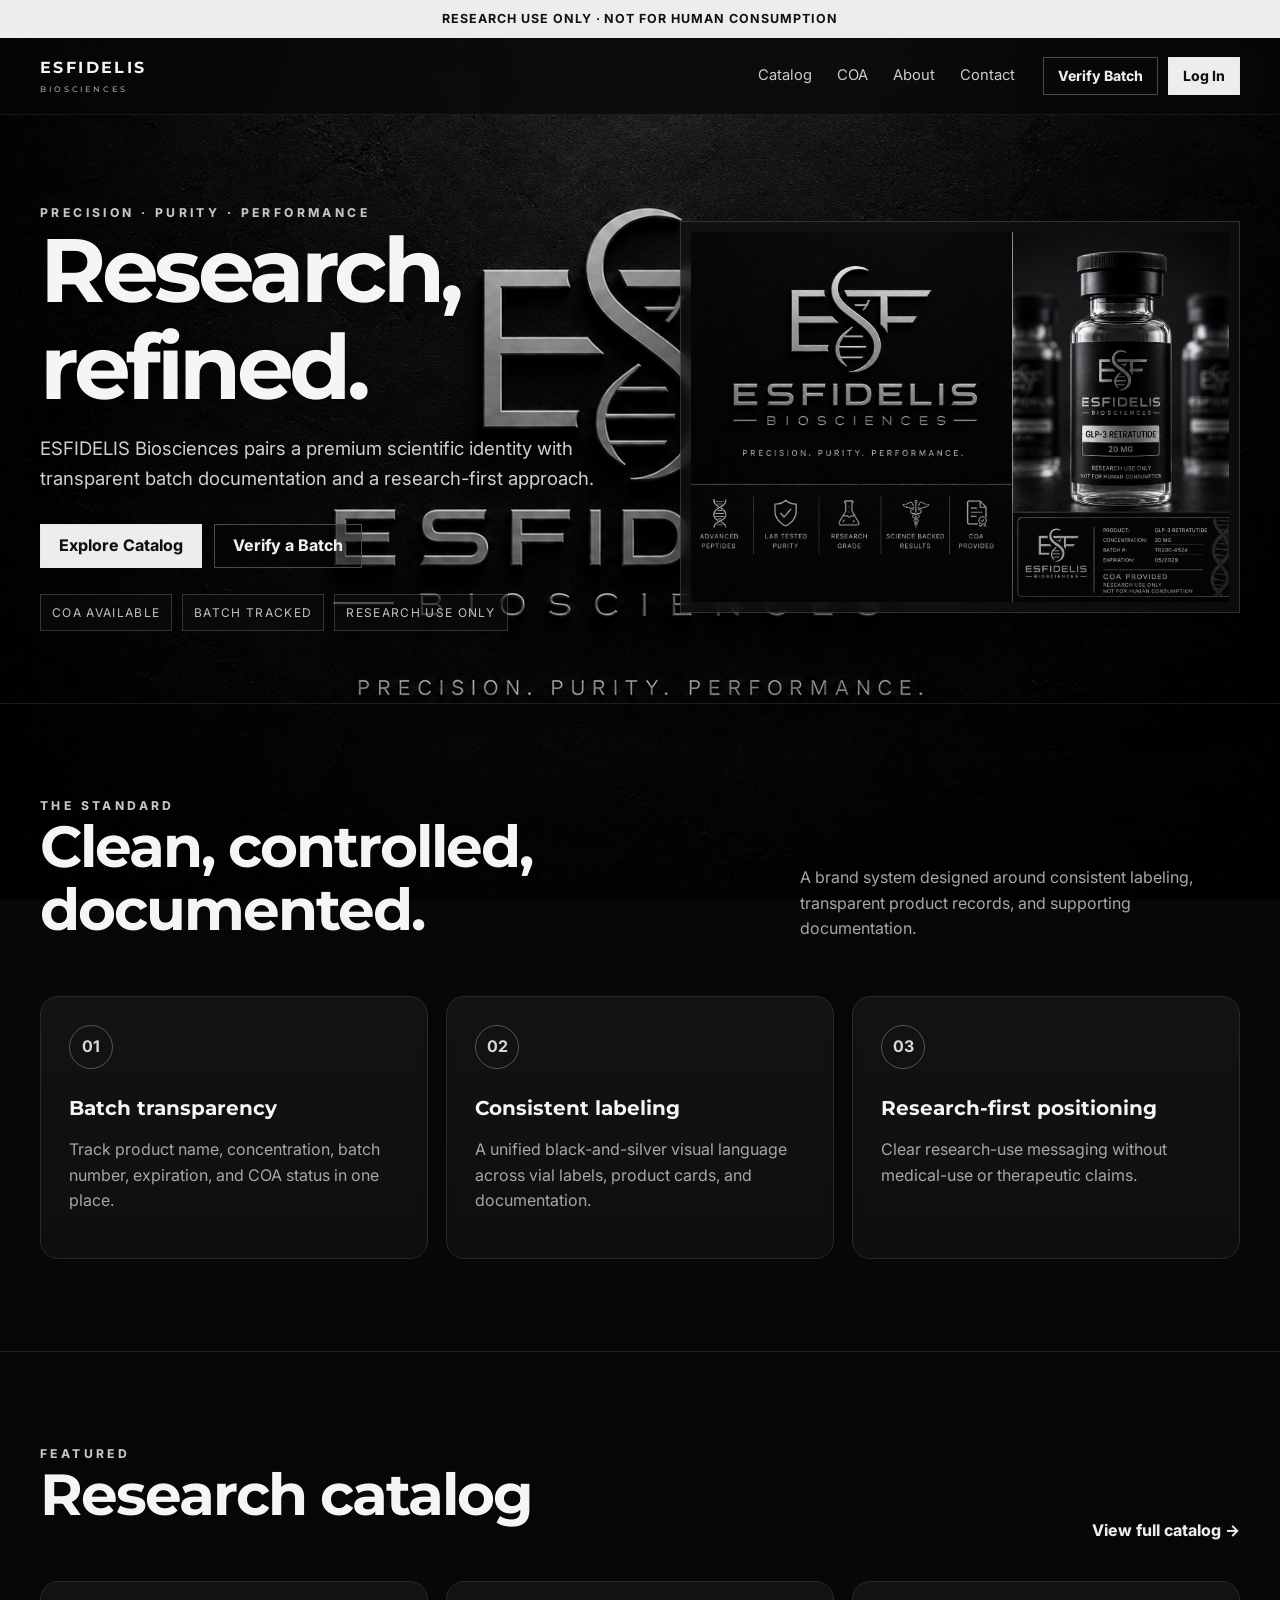
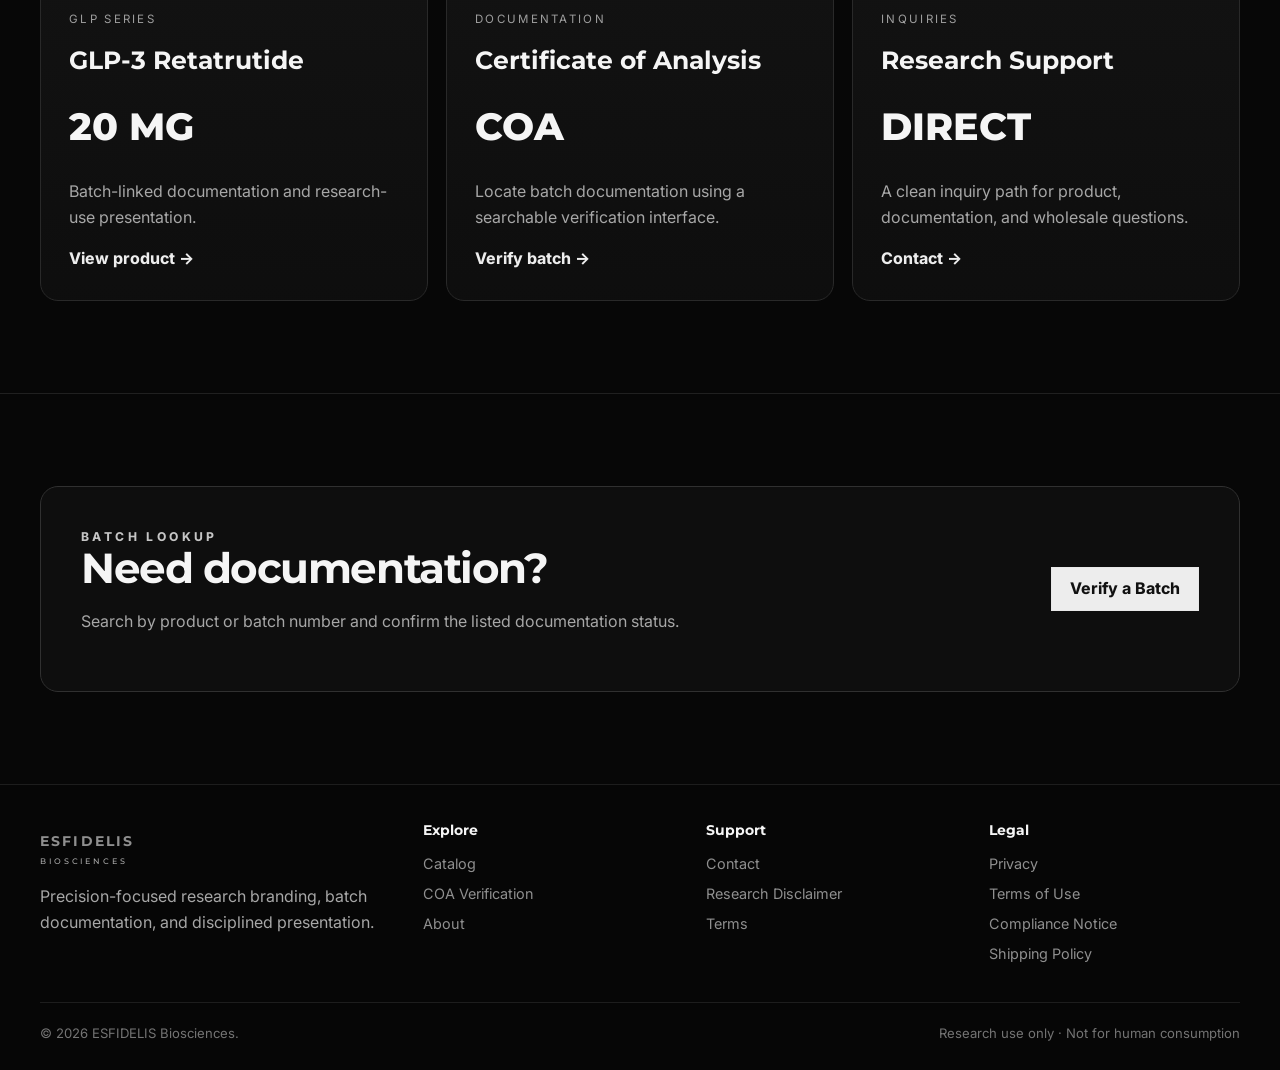
==== commit 0b5bb539: "Update index.html" ====
--- a/index.html
+++ b/index.html
@@ -9,19 +9,12 @@
 <link href="https://fonts.googleapis.com/css2?family=Inter:wght@400;500;600;700;800&family=Montserrat:wght@500;600;700;800&display=swap" rel="stylesheet">
 <link rel="stylesheet" href="styles.css">
 <script
-  defer
+  async
   crossorigin="anonymous"
-  src="https://true-husky-93.clerk.accounts.dev/npm/@clerk/ui@1/dist/ui.browser.js"
-  type="text/javascript"
-></script>
-
-<script
-  defer
-  crossorigin="anonymous"
-  data-clerk-publishable-key="pk_test_dHJ1ZS1odXNreS05My5jbGVyay5hY2NvdW50cy5kZXYk"
-  src="https://true-husky-93.clerk.accounts.dev/npm/@clerk/clerk-js@6/dist/clerk.browser.js"
-  type="text/javascript"
-></script>
+  data-clerk-publishable-key="pk_live_Y2xlcmsuZXNmaWRlbGlzYmlvc2NpZW5jZXMuY29tJA"
+  src="https://clerk.esfidelisbiosciences.com/npm/@clerk/clerk-js@latest/dist/clerk.browser.js"
+  type="text/javascript">
+</script>
 </head>
 <body>
 
@@ -143,6 +136,7 @@
             <a href="privacy.html">Privacy</a>
             <a href="terms.html">Terms of Use</a>
             <a href="disclaimer.html">Compliance Notice</a>
+            <a href="shipping.html">Shipping Policy</a>
           </div>
         </div>
         <div class="footer-bottom">
--- a/styles.css
+++ b/styles.css
@@ -263,3 +263,48 @@
 }
 
 /* fixed wallpaper version */
+.product-image{
+  width:100%;
+  height:auto;
+  display:block;
+  border-radius:16px;
+  margin:14px 0 18px;
+  object-fit:cover;
+}
+
+.product-card{
+  overflow:hidden;
+}
+
+.product-card h3{
+  margin-top:8px;
+}
+/* Product page image - show full image on mobile */
+.product-visual .frame {
+  overflow: hidden;
+}
+
+.product-visual .frame img {
+  width: 100%;
+  height: auto;
+  aspect-ratio: auto;
+  object-fit: contain;
+  display: block;
+}
+
+@media (max-width: 620px) {
+  .product-visual .frame img {
+    width: 100%;
+    height: auto;
+    object-fit: contain;
+  }
+}
+.product-detail > div:last-child{
+  padding-top:24px;
+}
+
+@media (max-width:620px){
+  .product-detail > div:last-child{
+    padding-top:32px;
+  }
+}
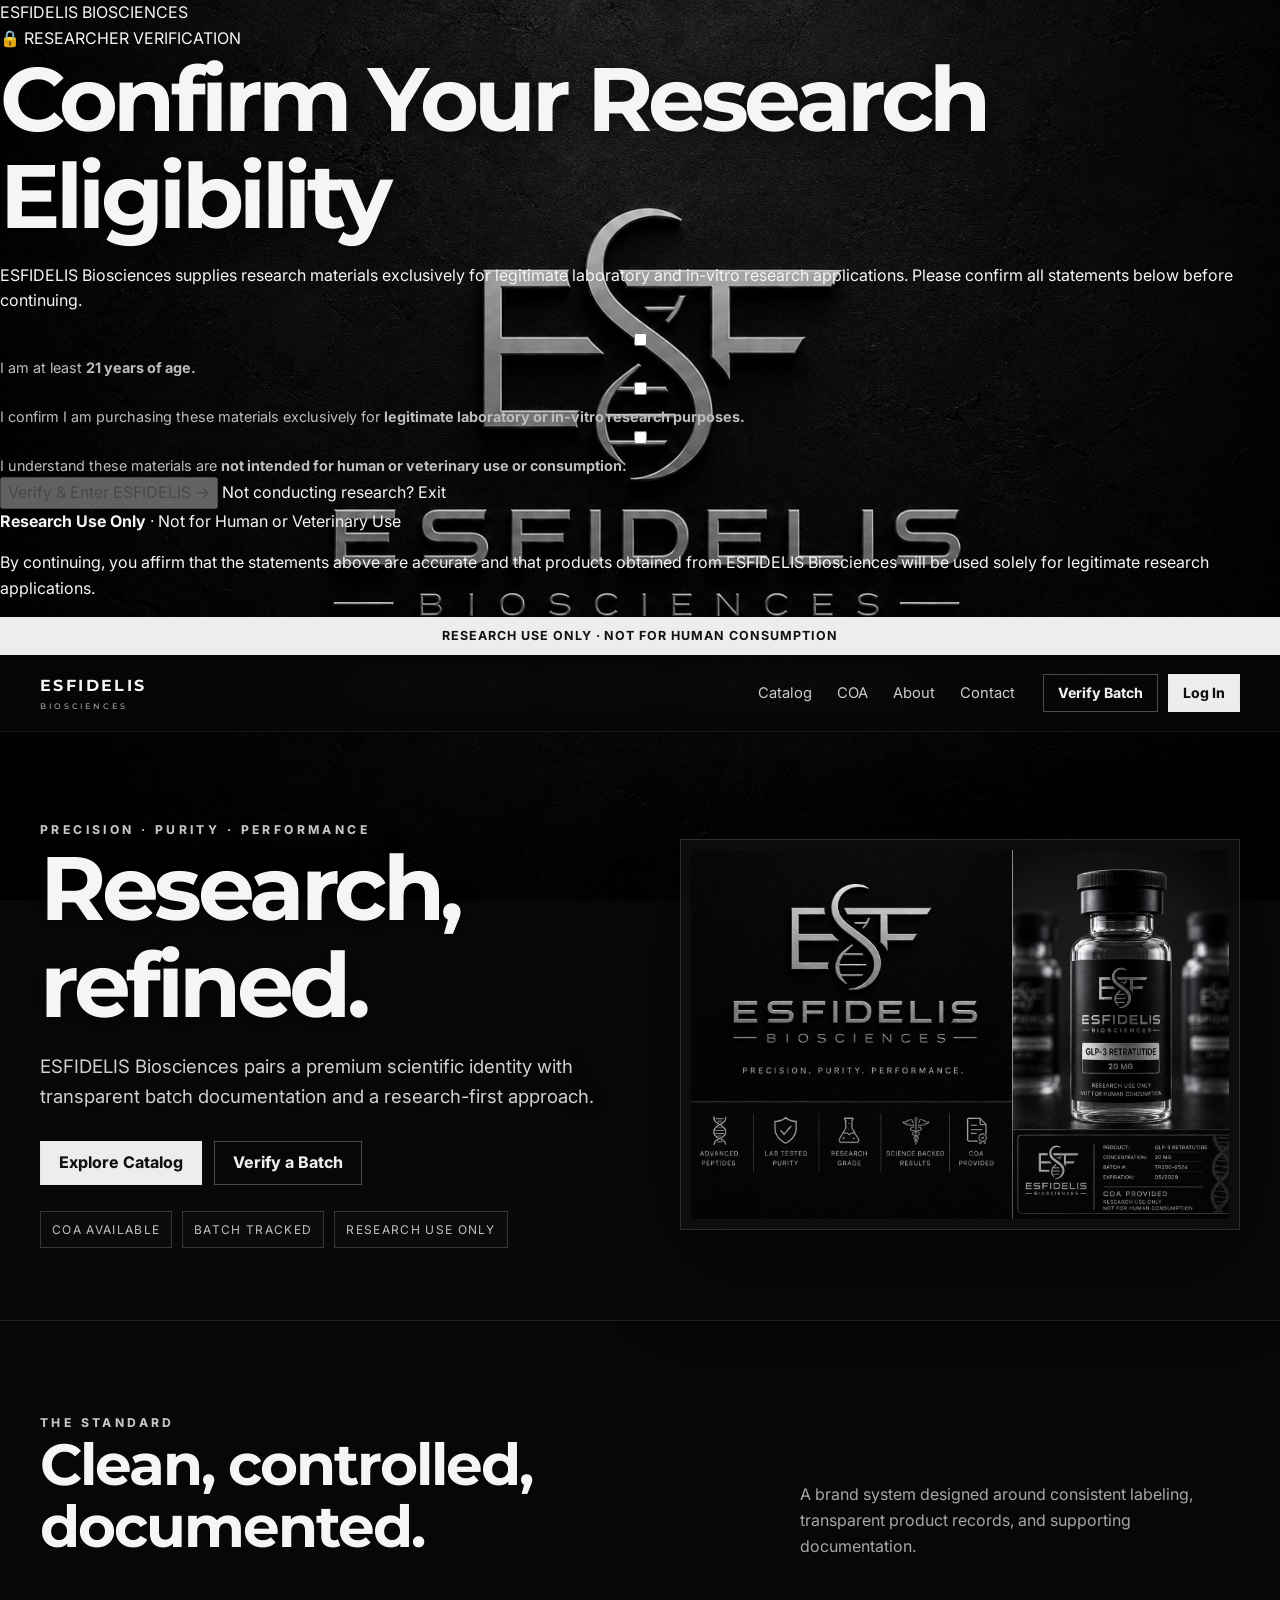
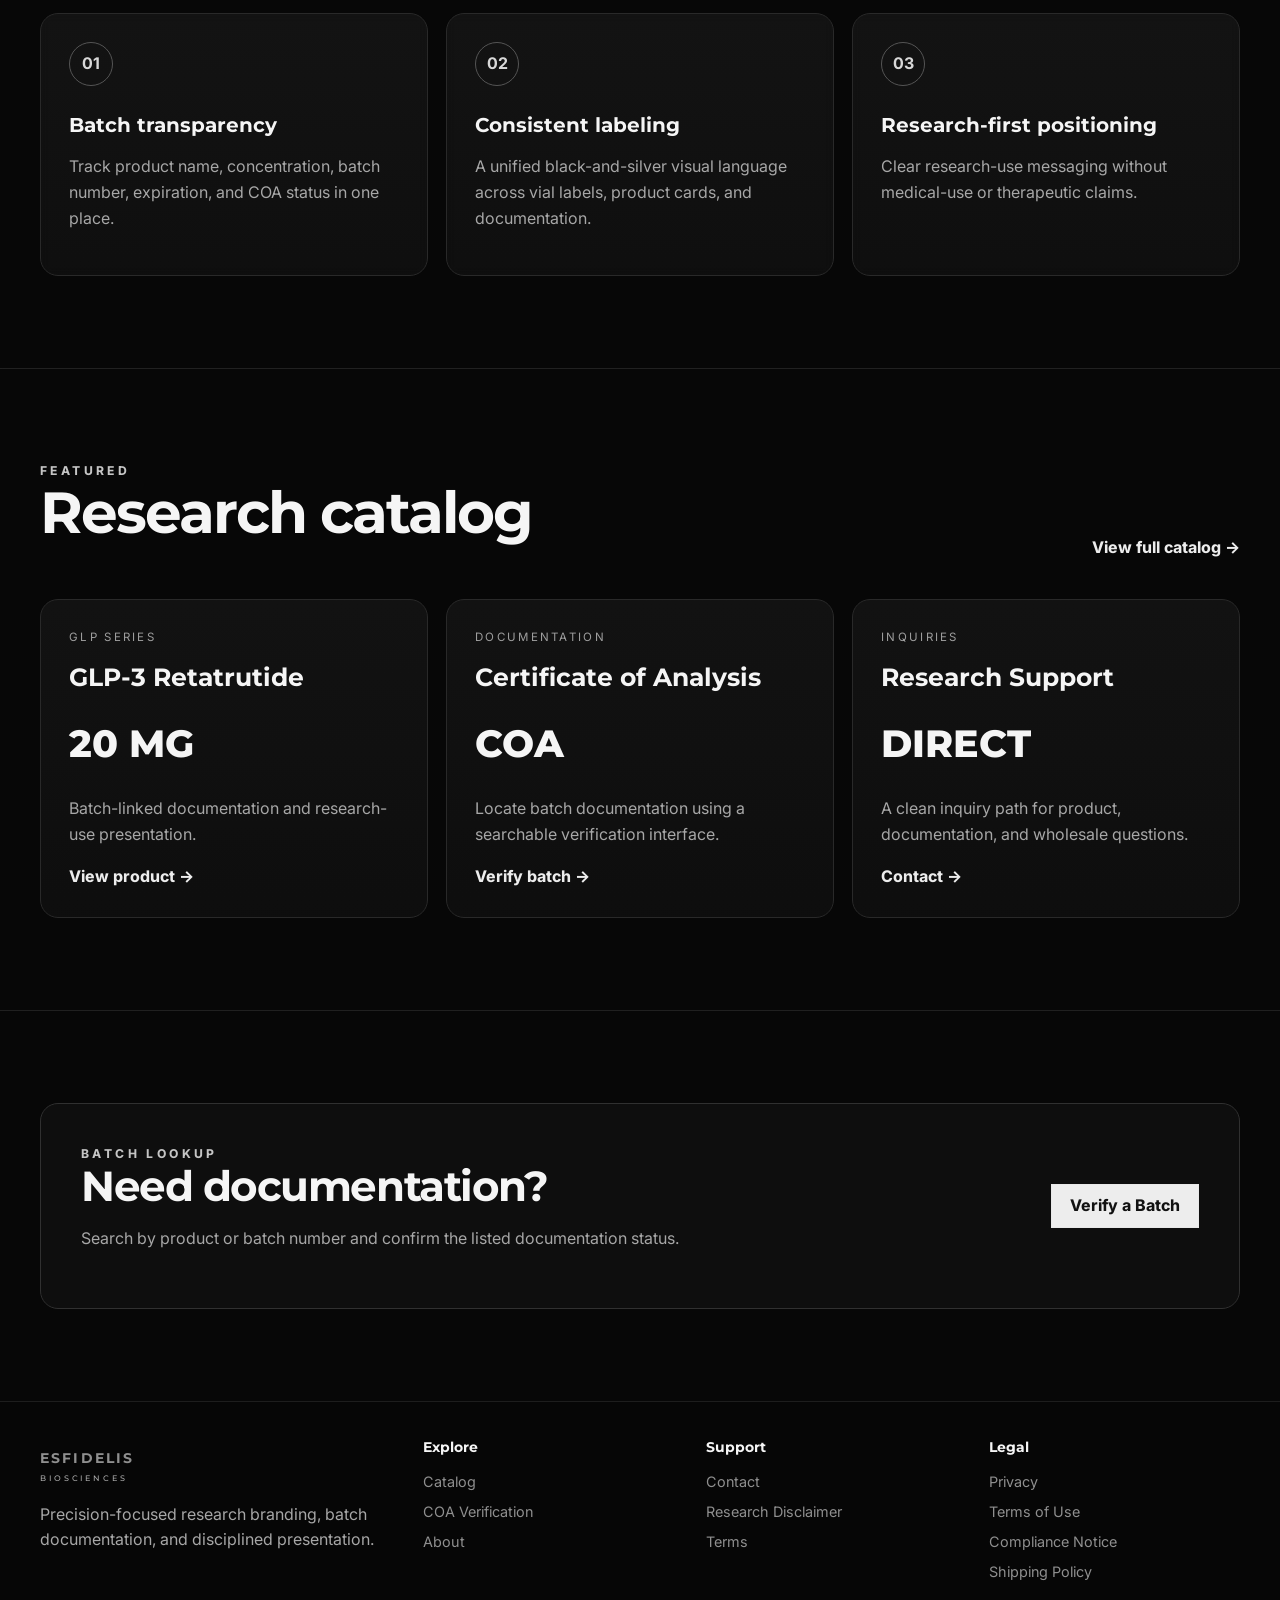
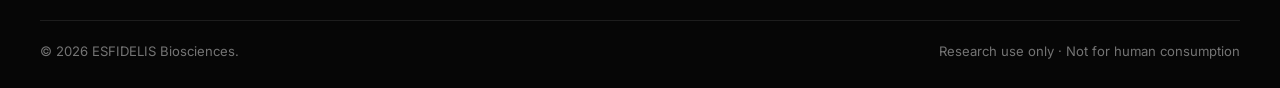
==== commit a725bafb: "Update index.html" ====
--- a/index.html
+++ b/index.html
@@ -17,7 +17,73 @@
 </script>
 </head>
 <body>
-
+  <!-- RESEARCHER VERIFICATION GATE -->
+  <div class="research-gate" id="researchGate">
+    <div class="research-gate-card">
+
+      <div class="research-gate-brand">
+        ESFIDELIS <span>BIOSCIENCES</span>
+      </div>
+
+      <div class="research-gate-badge">
+        🔒 RESEARCHER VERIFICATION
+      </div>
+
+      <h1>Confirm Your Research Eligibility</h1>
+
+      <p class="research-gate-intro">
+        ESFIDELIS Biosciences supplies research materials exclusively for
+        legitimate laboratory and in-vitro research applications.
+        Please confirm all statements below before continuing.
+      </p>
+
+      <label class="research-check">
+        <input type="checkbox" id="ageConfirm">
+        <span>
+          I am at least <strong>21 years of age.</strong>
+        </span>
+      </label>
+
+      <label class="research-check">
+        <input type="checkbox" id="researchConfirm">
+        <span>
+          I confirm I am purchasing these materials exclusively for
+          <strong>legitimate laboratory or in-vitro research purposes.</strong>
+        </span>
+      </label>
+
+      <label class="research-check">
+        <input type="checkbox" id="useConfirm">
+        <span>
+          I understand these materials are
+          <strong>not intended for human or veterinary use or consumption.</strong>
+        </span>
+      </label>
+
+      <button
+        type="button"
+        class="research-enter-btn"
+        id="researchEnterBtn"
+        disabled>
+        Verify & Enter ESFIDELIS →
+      </button>
+
+      <a class="research-exit-link" href="https://www.google.com/">
+        Not conducting research? Exit
+      </a>
+
+      <div class="research-gate-footer">
+        <strong>Research Use Only</strong> · Not for Human or Veterinary Use
+      </div>
+
+      <p class="research-gate-legal">
+        By continuing, you affirm that the statements above are accurate
+        and that products obtained from ESFIDELIS Biosciences will be used
+        solely for legitimate research applications.
+      </p>
+
+    </div>
+  </div>
     <div class="announcement">RESEARCH USE ONLY · NOT FOR HUMAN CONSUMPTION</div>
     <header class="header">
       <div class="container nav">
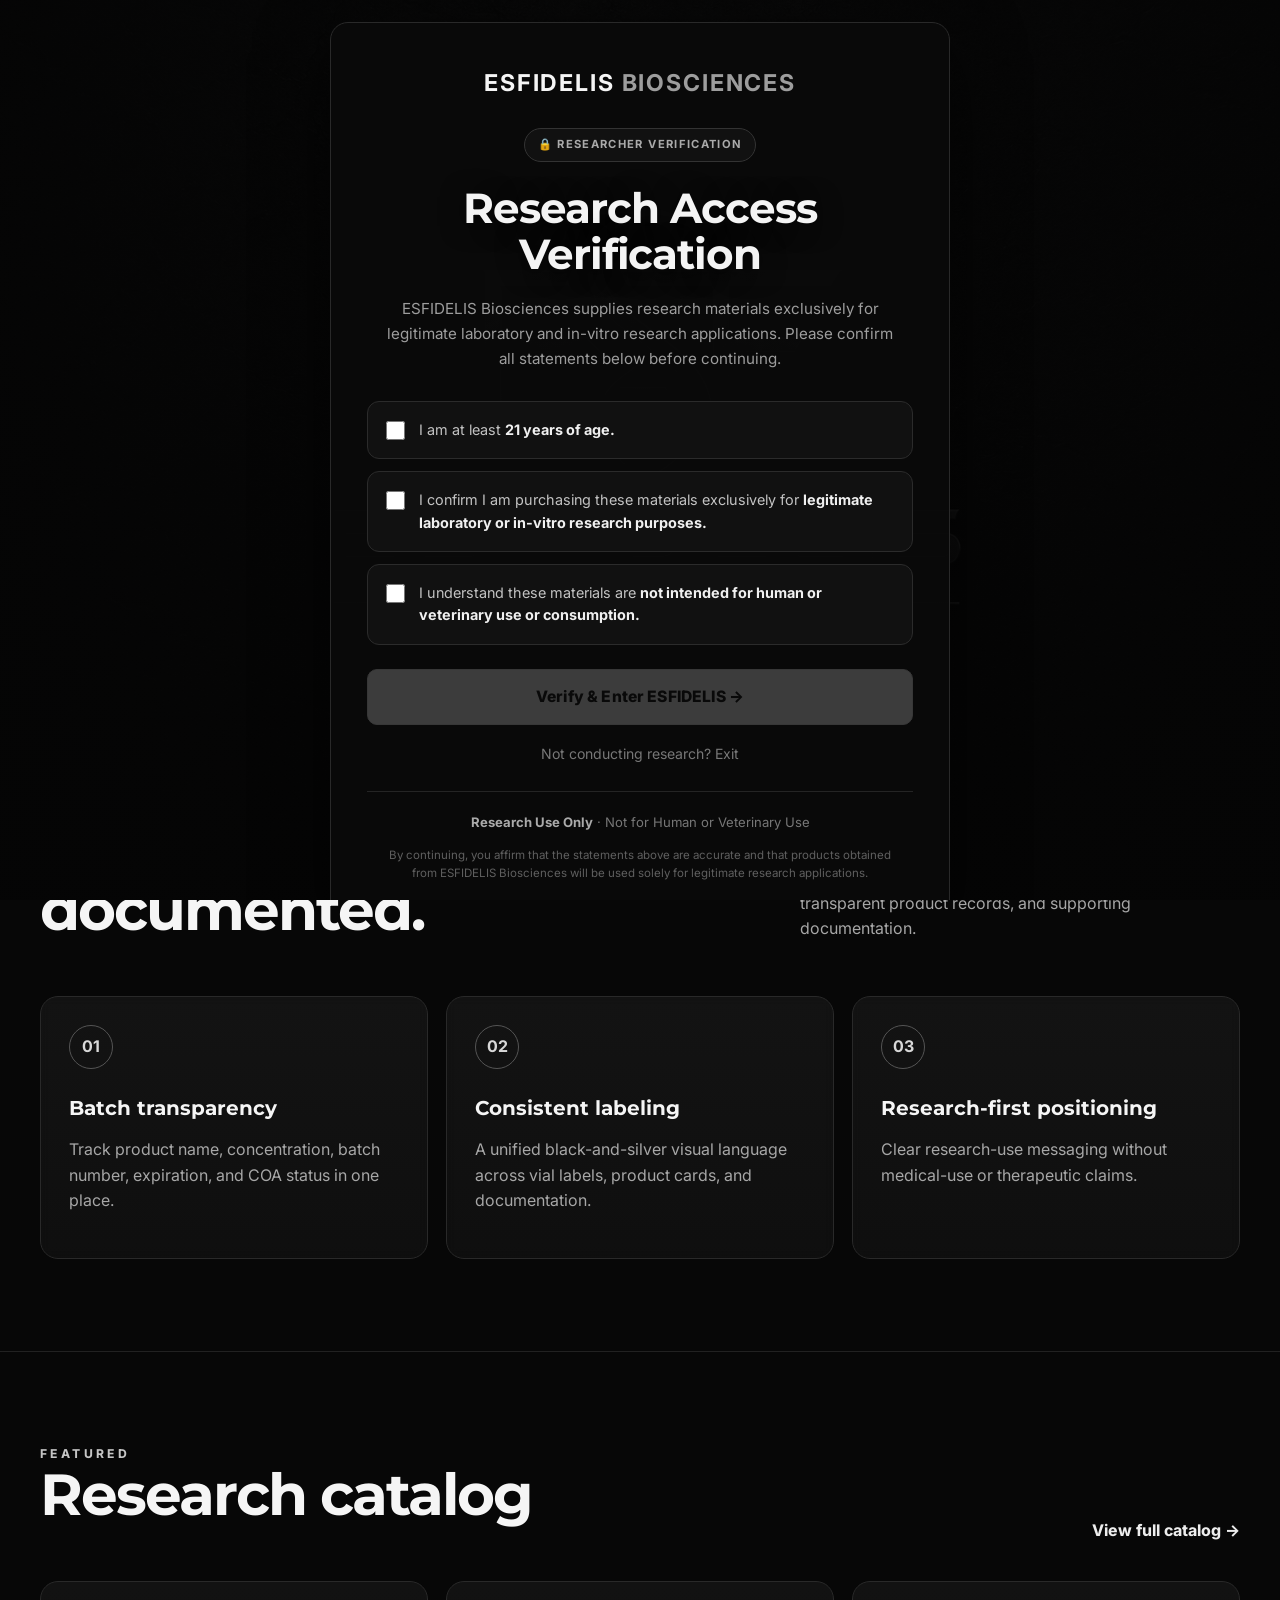
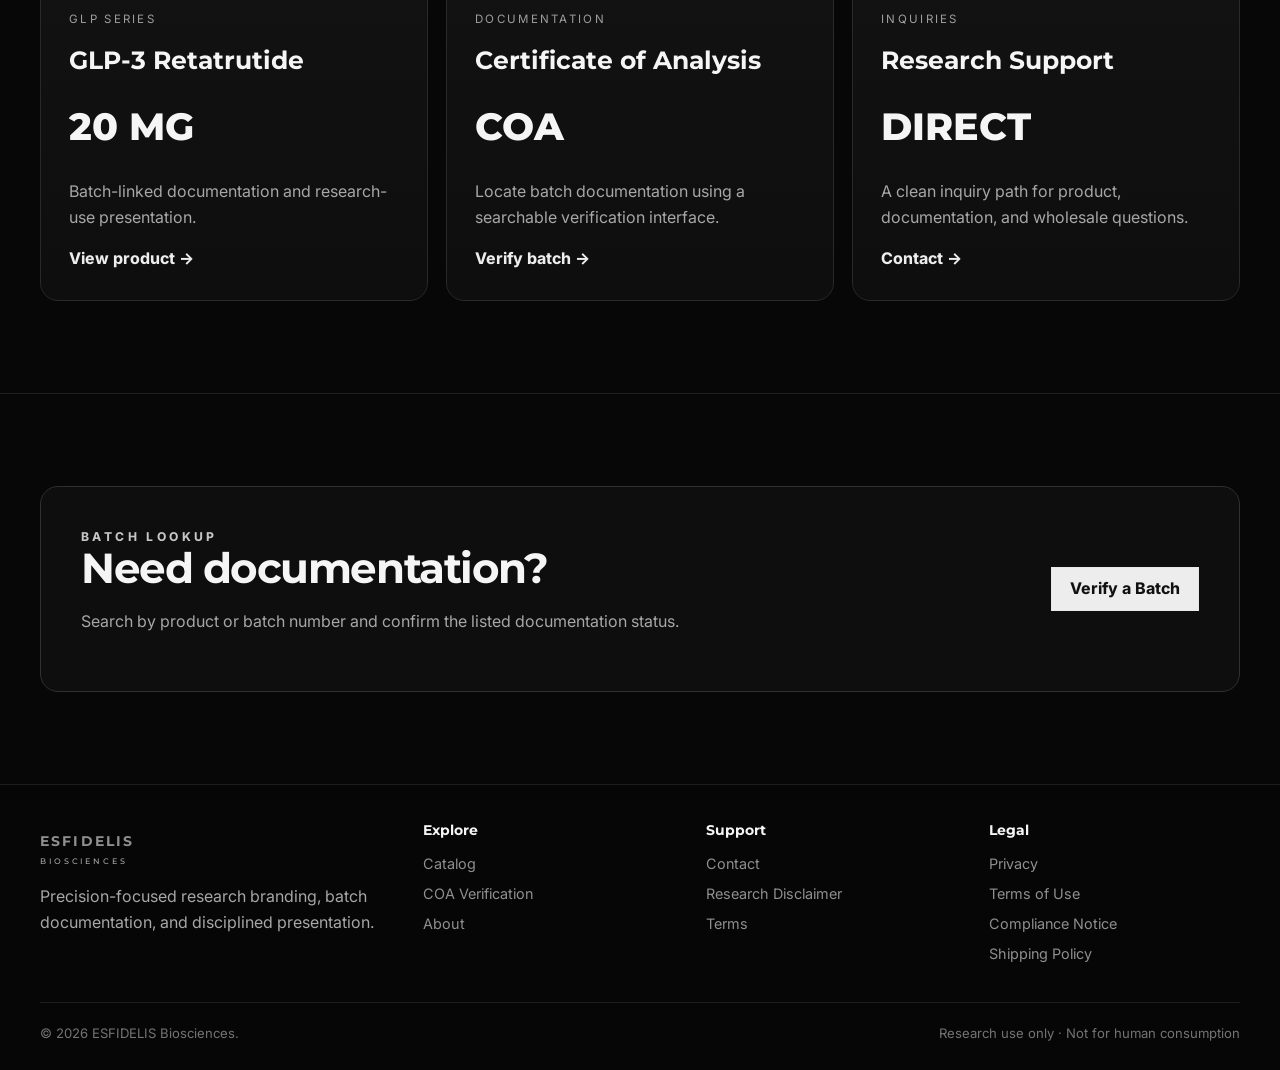
==== commit 235efe2c: "Update index.html" ====
--- a/index.html
+++ b/index.html
@@ -29,7 +29,7 @@
         🔒 RESEARCHER VERIFICATION
       </div>
 
-      <h1>Confirm Your Research Eligibility</h1>
+      <h1>Research Access Verification</h1>
 
       <p class="research-gate-intro">
         ESFIDELIS Biosciences supplies research materials exclusively for
--- a/styles.css
+++ b/styles.css
@@ -308,3 +308,329 @@
     padding-top:32px;
   }
 }
+/* =========================================================
+   ESFIDELIS RESEARCHER VERIFICATION GATE
+   ========================================================= */
+
+.research-gate{
+  position:fixed;
+  inset:0;
+  z-index:99999;
+  display:flex;
+  align-items:center;
+  justify-content:center;
+  padding:22px;
+  overflow-y:auto;
+
+  background:
+    linear-gradient(rgba(5,5,5,.92), rgba(5,5,5,.96)),
+    url("background.png") center/cover no-repeat fixed;
+
+  backdrop-filter:blur(10px);
+  -webkit-backdrop-filter:blur(10px);
+}
+
+.research-gate-card{
+  width:min(100%, 620px);
+  margin:auto;
+  padding:42px 36px 34px;
+
+  background:rgba(10,10,10,.94);
+  border:1px solid #292929;
+  border-radius:18px;
+
+  box-shadow:0 24px 70px rgba(0,0,0,.65);
+
+  color:#f3f3f3;
+}
+
+.research-gate-brand{
+  text-align:center;
+  font-size:1.45rem;
+  font-weight:700;
+  letter-spacing:.08em;
+  margin-bottom:26px;
+  color:#f5f5f5;
+}
+
+.research-gate-brand span{
+  color:#9d9d9d;
+}
+
+.research-gate-badge{
+  width:max-content;
+  max-width:100%;
+  margin:0 auto 24px;
+  padding:7px 13px;
+
+  border:1px solid #333;
+  border-radius:999px;
+
+  background:#111;
+
+  color:#aaa;
+  font-size:.7rem;
+  font-weight:700;
+  letter-spacing:.12em;
+  text-transform:uppercase;
+}
+
+.research-gate-card h1{
+  margin:0;
+  text-align:center;
+
+  font-size:clamp(1.9rem, 5vw, 2.65rem);
+  line-height:1.08;
+  letter-spacing:-.025em;
+
+  color:#f4f4f4;
+}
+
+.research-gate-intro{
+  max-width:520px;
+  margin:18px auto 30px;
+
+  text-align:center;
+  color:#9d9d9d;
+  line-height:1.65;
+  font-size:.95rem;
+}
+
+.research-check{
+  display:flex;
+  align-items:flex-start;
+  gap:14px;
+
+  margin-top:12px;
+  padding:17px 18px;
+
+  border:1px solid #2b2b2b;
+  border-radius:12px;
+
+  background:#111;
+
+  color:#c3c3c3;
+  line-height:1.55;
+
+  cursor:pointer;
+  transition:.2s ease;
+}
+
+.research-check:hover{
+  border-color:#444;
+  background:#151515;
+}
+
+.research-check:has(input:checked){
+  border-color:#666;
+  background:#171717;
+}
+
+.research-check input{
+  width:19px;
+  height:19px;
+  margin:2px 0 0;
+
+  accent-color:#d7d7d7;
+  cursor:pointer;
+  flex-shrink:0;
+}
+
+.research-check strong{
+  color:#f0f0f0;
+}
+
+.research-enter-btn{
+  width:100%;
+  min-height:56px;
+  margin-top:24px;
+
+  border:1px solid #dcdcdc;
+  border-radius:10px;
+
+  background:#f1f1f1;
+  color:#0b0b0b;
+
+  font:inherit;
+  font-weight:800;
+  font-size:.98rem;
+  letter-spacing:.01em;
+
+  cursor:pointer;
+  transition:.2s ease;
+}
+
+.research-enter-btn:not(:disabled):hover{
+  background:#fff;
+  transform:translateY(-1px);
+}
+
+.research-enter-btn:disabled{
+  opacity:.22;
+  cursor:not-allowed;
+}
+
+.research-exit-link{
+  display:block;
+  width:max-content;
+  margin:18px auto 0;
+
+  color:#777;
+  text-decoration:none;
+  font-size:.88rem;
+}
+
+.research-exit-link:hover{
+  color:#bbb;
+}
+
+.research-gate-footer{
+  margin-top:26px;
+  padding-top:20px;
+
+  border-top:1px solid #242424;
+
+  text-align:center;
+  color:#777;
+  font-size:.82rem;
+}
+
+.research-gate-footer strong{
+  color:#aaa;
+}
+
+.research-gate-legal{
+  max-width:520px;
+  margin:14px auto 0;
+
+  text-align:center;
+  color:#5f5f5f;
+  line-height:1.55;
+  font-size:.72rem;
+}
+
+body.research-gate-open{
+  overflow:hidden;
+}
+
+.research-gate.research-gate-hidden{
+  opacity:0;
+  visibility:hidden;
+  pointer-events:none;
+
+  transition:
+    opacity .25s ease,
+    visibility .25s ease;
+}
+
+@media(max-width:620px){
+
+  .research-gate{
+    align-items:flex-start;
+    padding:16px 12px;
+  }
+
+  .research-gate-card{
+    margin:14px auto;
+    padding:32px 18px 28px;
+    border-radius:15px;
+  }
+
+  .research-gate-brand{
+    font-size:1.18rem;
+  }
+
+  .research-gate-badge{
+    font-size:.64rem;
+  }
+
+  .research-gate-card h1{
+    font-size:1.85rem;
+  }
+
+  .research-gate-intro{
+    font-size:.88rem;
+  }
+
+  .research-check{
+    padding:15px;
+    font-size:.88rem;
+    border-radius:10px;
+  }
+
+  .research-enter-btn{
+    min-height:54px;
+  }
+}
+/* ESFIDELIS verification mobile refinement */
+
+@media(max-width:620px){
+
+  .research-gate{
+    padding:10px;
+  }
+
+  .research-gate-card{
+    width:100%;
+    margin:8px auto;
+    padding:24px 14px 22px;
+    border-radius:14px;
+  }
+
+  .research-gate-brand{
+    font-size:1rem;
+    margin-bottom:18px;
+    letter-spacing:.06em;
+  }
+
+  .research-gate-badge{
+    margin-bottom:18px;
+    padding:6px 11px;
+    font-size:.58rem;
+  }
+
+  .research-gate-card h1{
+    font-size:1.55rem;
+    line-height:1.08;
+  }
+
+  .research-gate-intro{
+    margin:14px auto 20px;
+    font-size:.82rem;
+    line-height:1.5;
+  }
+
+  .research-check{
+    margin-top:10px;
+    padding:13px 12px;
+    gap:10px;
+    font-size:.82rem;
+    line-height:1.45;
+  }
+
+  .research-check input{
+    width:18px;
+    height:18px;
+  }
+
+  .research-enter-btn{
+    min-height:50px;
+    margin-top:18px;
+    font-size:.9rem;
+  }
+
+  .research-exit-link{
+    margin-top:15px;
+    font-size:.8rem;
+  }
+
+  .research-gate-footer{
+    margin-top:20px;
+    padding-top:16px;
+    font-size:.75rem;
+  }
+
+  .research-gate-legal{
+    font-size:.67rem;
+  }
+}
